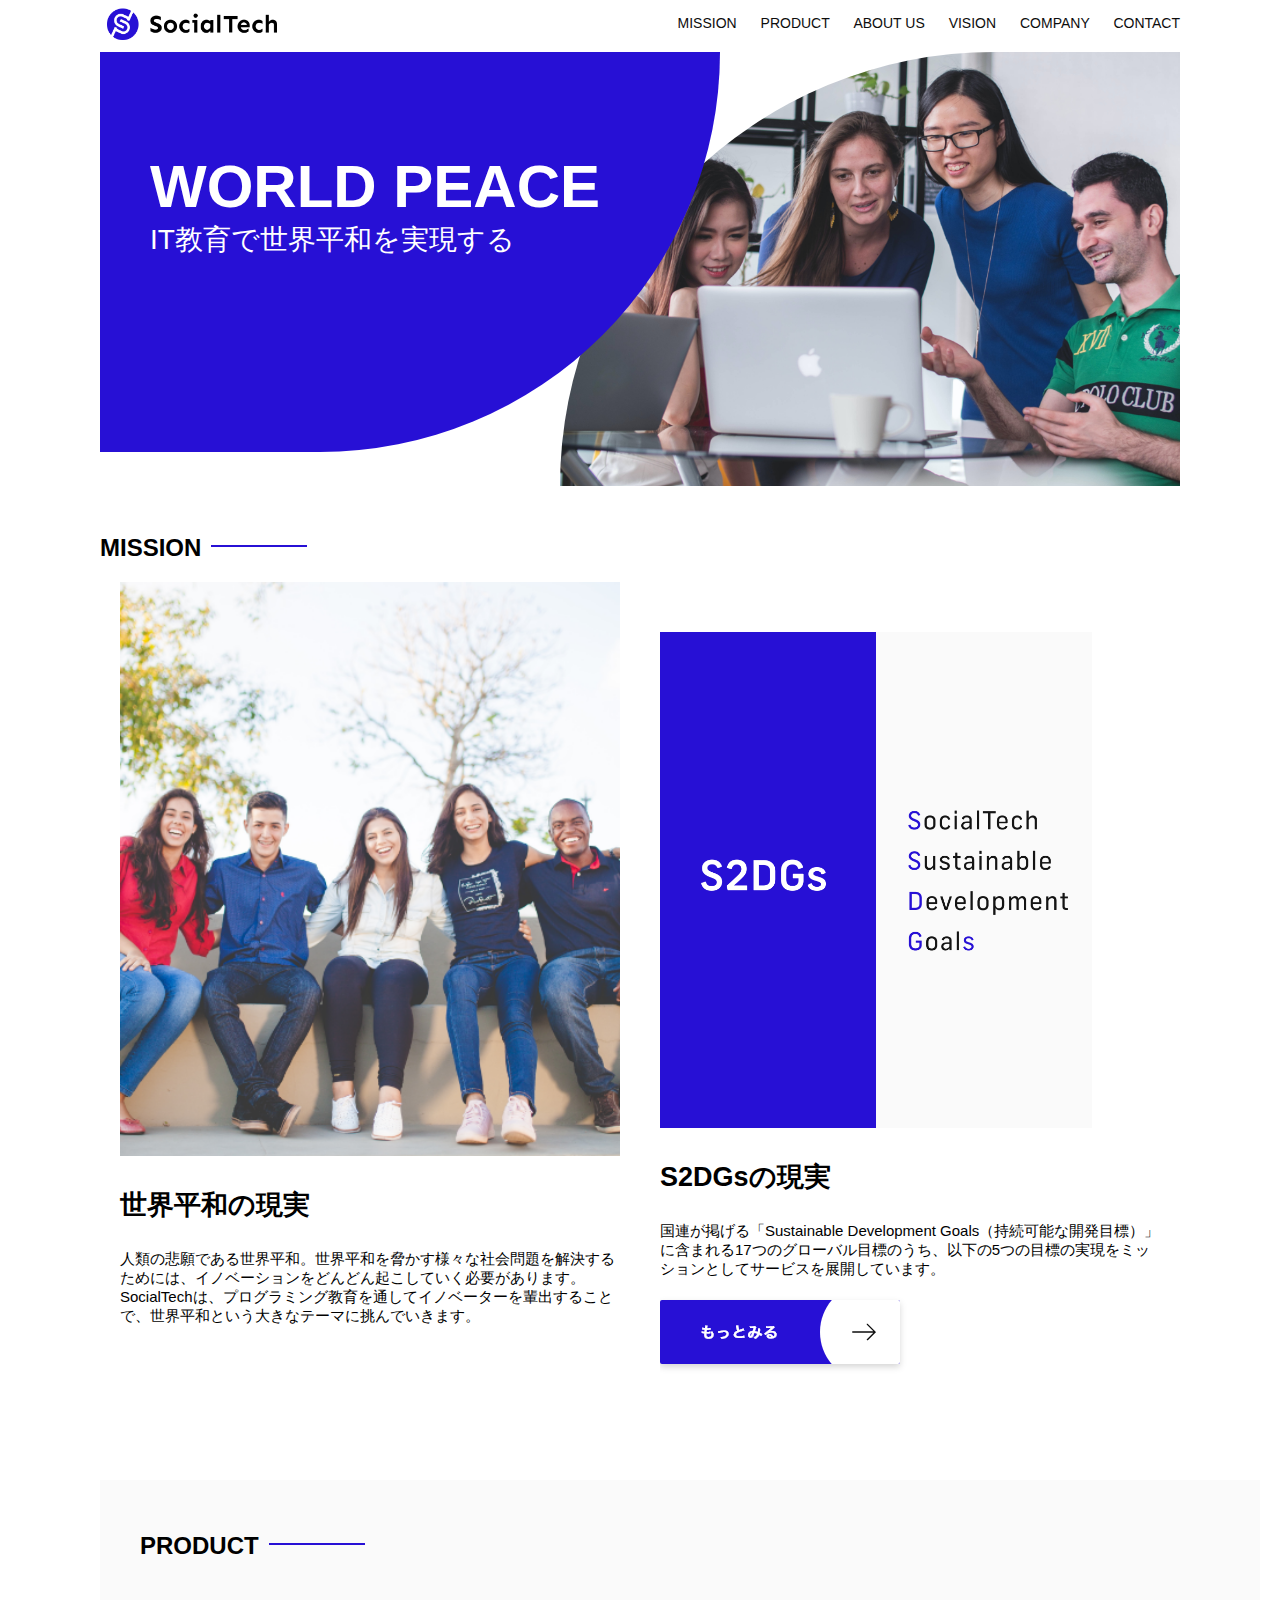
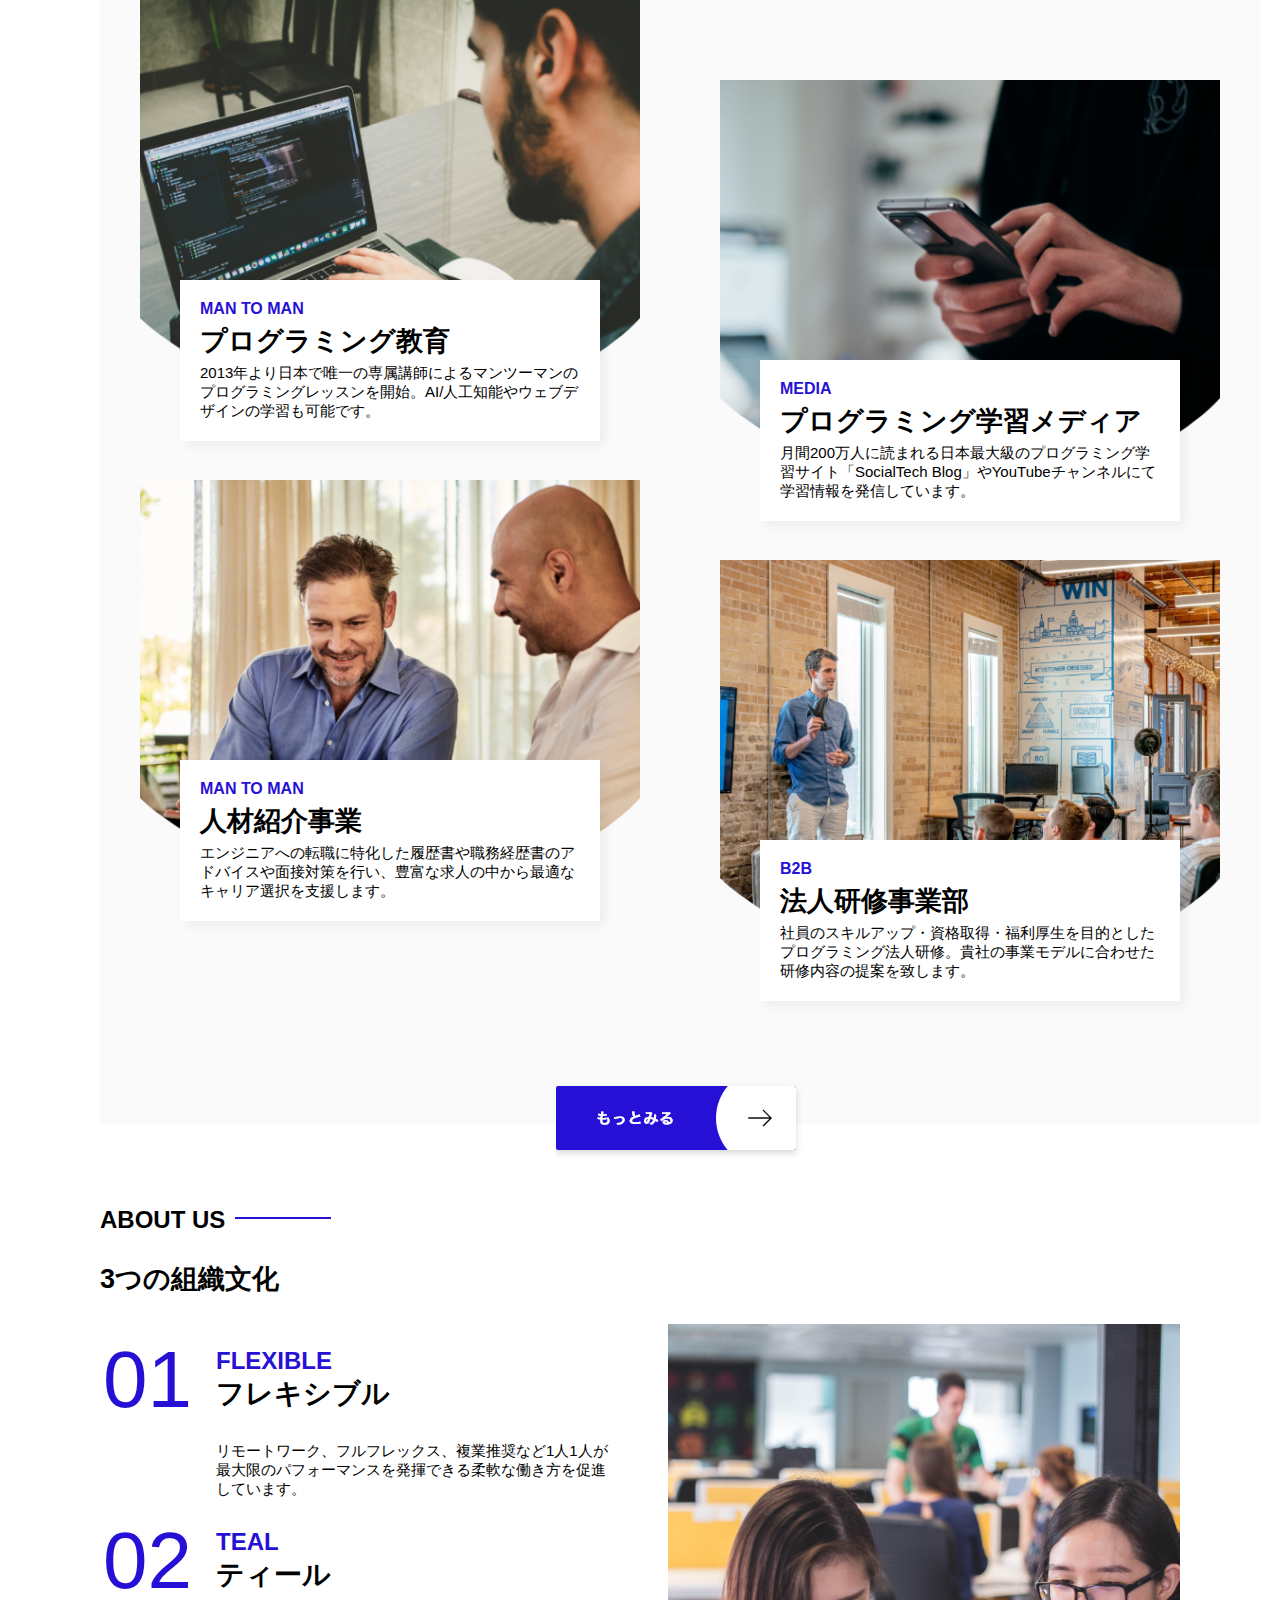
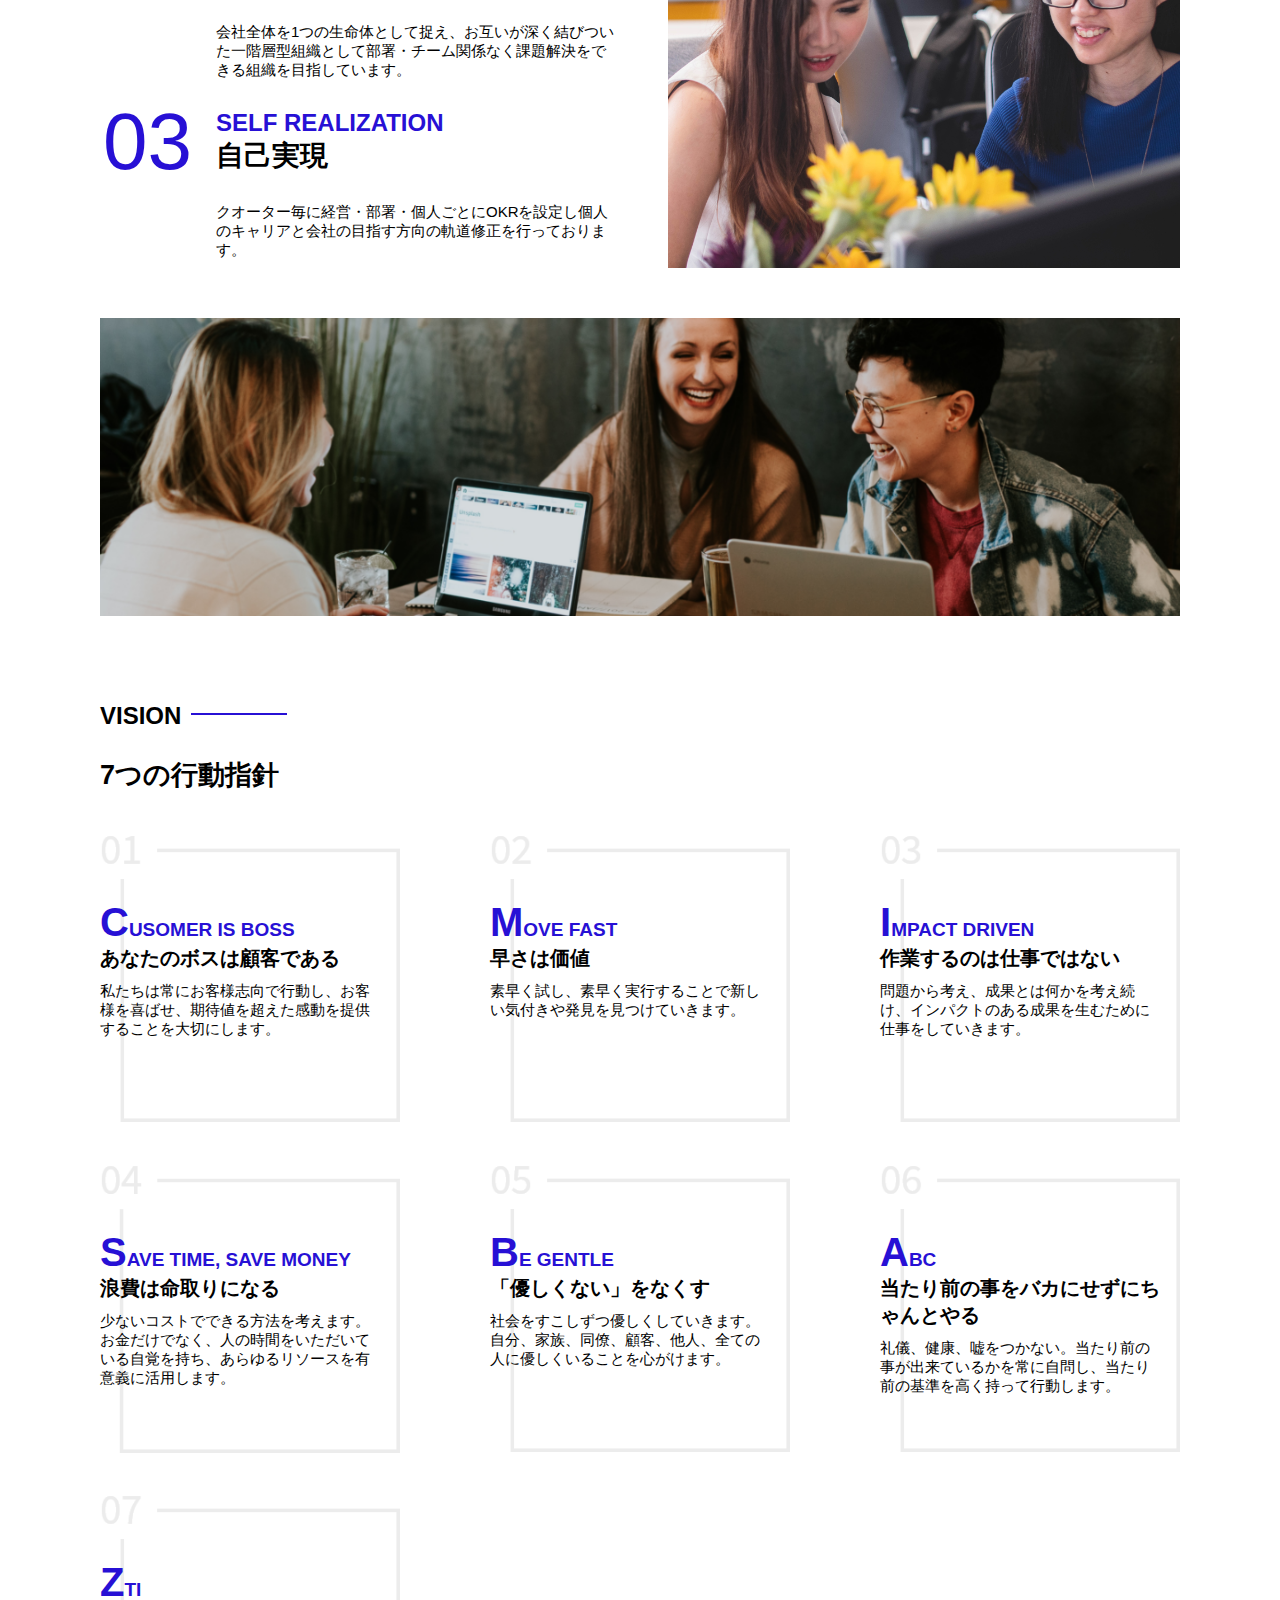
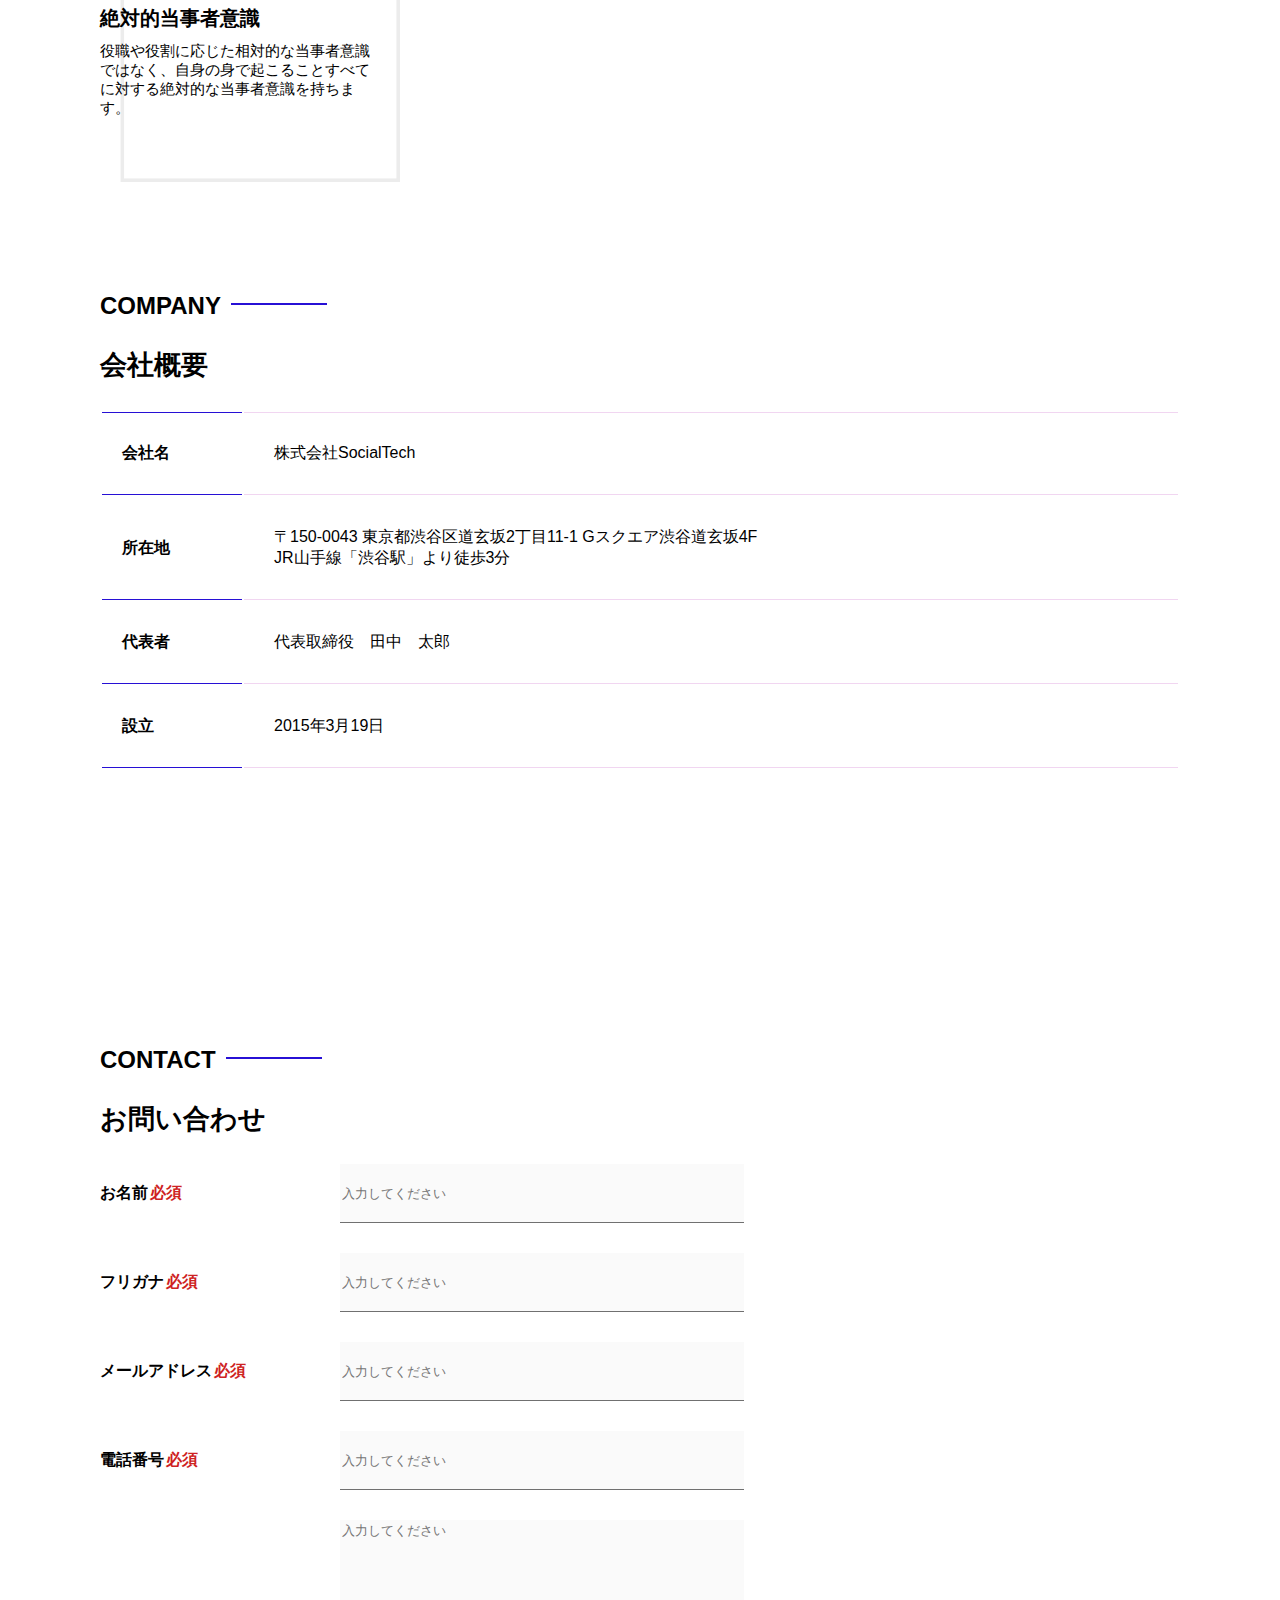
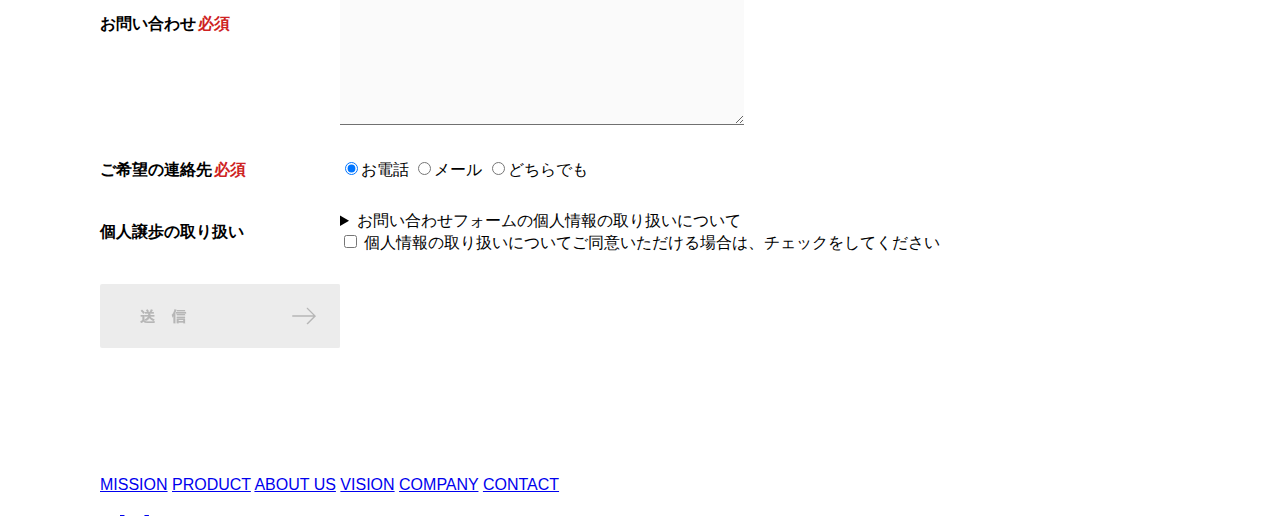
==== index.html @ 21873867 "test" ====
<!DOCTYPE html>
<html lang="ja">

<head>
    <meta charset="UTF-8" />
    <meta http-equiv="X-UA-Compatible" content="IE=edge" />
    <meta name="viewport" content="width=device-width, initial-scale=1.0" />
    <meta name="description" content="SocialTechはEdTech業界のリーディングカンパニーをめざします。" />
    <link rel="stylesheet" href="style.css" />
    <title>SocialTech</title>
</head>

<body>
    <!-- ヘッダー -->
    <header>
        <!-- ロゴ -->
        <a href="./index.html" id="logo">
            <img src="./images/logo.png" alt="トップページに戻る" />
        </a>
        <!-- PC用ナビゲーション -->
        <nav id="nav-pc">
            <a href="./mission.html">MISSION</a>
            <a href="./product.html">PRODUCT</a>
            <a href="index.html#aboutus">ABOUT US</a>
            <a href="index.html#vision">VISION</a>
            <a href="index.html#company">COMPANY</a>
            <a href="index.html#contact">CONTACT</a>
        </nav>
    </header>
    <main>
        <article>
            <!-- メインビジュアル -->
            <section id="main-visual">
                <div id="main-message">
                    <h1>WORLD PEACE</h1>
                    <p>IT教育で世界平和を実現する</p>
                </div>
                <img src="./images/index/index-main.png" alt="PCの周りに集まる多国籍の仲間たち" />
            </section>
            <!-- ミッション -->
            <section id="mission">
                <h2 class="index-h2">MISSION</h2>
                <div id="mission-flex">
                    <div>
                        <img src="./images/index/index-mission.png" alt="屋外のベンチで写真を撮影する多国籍の仲間たち" id="mission-photo" />
                        <h3>世界平和の現実</h3>
                        <p>
                            人類の悲願である世界平和。世界平和を脅かす様々な社会問題を解決するためには、イノベーションをどんどん起こしていく必要があります。SocialTechは、プログラミング教育を通してイノベーターを輩出することで、世界平和という大きなテーマに挑んでいきます。
                        </p>
                    </div>
                    <div>
                        <img src="./images/index/s2dgs.png" alt="S2DGs" id="s2dgs" />
                        <h3>S2DGsの現実</h3>
                        <p>
                            国連が掲げる「Sustainable Development
                            Goals（持続可能な開発目標）」に含まれる17つのグローバル目標のうち、以下の5つの目標の実現をミッションとしてサービスを展開しています。
                        </p>
                        <a href="./mission.html">
                            <img src="./images/button-more.png" alt="もっと見る" />
                        </a>
                    </div>
                </div>
            </section>
            <!-- プロダクト -->
            <section id="product">
                <h2 class="index-h2">PRODUCT</h2>
                <!-- 外枠 -->
                <div>
                    <!-- product-left -->
                    <div id="product-left">
                        <div>
                            <img src="./images/index/index-mantoman.png" alt="PCでコードを書く男性" class="product-photo" />
                            <div class="product-explain">
                                <span>MAN TO MAN</span>
                                <h3>プログラミング教育</h3>
                                <p>
                                    2013年より日本で唯一の専属講師によるマンツーマンのプログラミングレッスンを開始。AI/人工知能やウェブデザインの学習も可能です。
                                </p>
                            </div>
                        </div>
                        <div>
                            <img src="./images/index/index-career.png" alt="笑顔で話し合う2人の男性" class="product-photo" />
                            <div class="product-explain">
                                <span>MAN TO MAN</span>
                                <h3>人材紹介事業</h3>
                                <p>
                                    エンジニアへの転職に特化した履歴書や職務経歴書のアドバイスや面接対策を行い、豊富な求人の中から最適なキャリア選択を支援します。
                                </p>
                            </div>
                        </div>
                    </div>
                    <!-- product-right -->
                    <div id="product-right">
                        <div>
                            <img src="./images/index/index-media.png" alt="スマートフォンを操作する人" class="product-photo" />
                            <dir class="product-explain">
                                <span>MEDIA</span>
                                <h3>プログラミング学習メディア</h3>
                                <p>
                                    月間200万人に読まれる日本最大級のプログラミング学習サイト「SocialTech
                                    Blog」やYouTubeチャンネルにて学習情報を発信しています。
                                </p>
                            </dir>
                        </div>
                        <div>
                            <img src="./images/index/index-b2b.png" alt="講演中の男性とそれを聴く人々" class="product-photo" />
                            <dir class="product-explain">
                                <span>B2B</span>
                                <h3>法人研修事業部</h3>
                                <p>
                                    社員のスキルアップ・資格取得・福利厚生を目的としたプログラミング法人研修。貴社の事業モデルに合わせた研修内容の提案を致します。
                                </p>
                            </dir>
                        </div>
                    </div>
                </div>
                <!-- 外枠 -->
                <div>
                    <a href="product.html" id="product-more">
                        <img src="./images/button-more.png" alt="もっと見る" />
                    </a>
                </div>
            </section>
            <!-- アバウト -->
            <section id="aboutus">
                <h2 class="index-h2">ABOUT US</h2>
                <h3>3つの組織文化</h3>
                <!-- 外枠 -->
                <div>
                    <!-- テーブル -->
                    <table class="culture-table">
                        <!-- num01 -->
                        <tr>
                            <td>
                                <span class="culture-num">01</span>
                            </td>
                            <td>
                                <span class="culture-en">FLEXIBLE</span>
                                <span class="culture-jp">フレキシブル</span>
                            </td>
                        </tr>
                        <tr>
                            <td></td>
                            <td>
                                <p class="culture-description">
                                    リモートワーク、フルフレックス、複業推奨など1人1人が最大限のパフォーマンスを発揮できる柔軟な働き方を促進しています。
                                </p>
                            </td>
                        </tr>
                        <!-- num02 -->
                        <tr>
                            <td>
                                <span class="culture-num">02</span>
                            </td>
                            <td>
                                <span class="culture-en">TEAL</span>
                                <span class="culture-jp">ティール</span>
                            </td>
                        </tr>
                        <tr>
                            <td></td>
                            <td>
                                <p class="culture-description">
                                    会社全体を1つの生命体として捉え、お互いが深く結びついた一階層型組織として部署・チーム関係なく課題解決をできる組織を目指しています。
                                </p>
                            </td>
                        </tr>
                        <!-- num03 -->
                        <tr>
                            <td>
                                <span class="culture-num">03</span>
                            </td>
                            <td>
                                <span class="culture-en">SELF REALIZATION</span>
                                <span class="culture-jp">自己実現</span>
                            </td>
                        </tr>
                        <tr>
                            <td></td>
                            <td>
                                <p class="culture-description">
                                    クオーター毎に経営・部署・個人ごとにOKRを設定し個人のキャリアと会社の目指す方向の軌道修正を行っております。
                                </p>
                            </td>
                        </tr>
                    </table>
                    <img src="./images/index/index-aboutus1.png" alt="笑顔で話し合う2人の女性" class="culture-img" />
                </div>
                <img src="./images/index/index-aboutus2.png" alt="笑顔で話し合う2人の女性" class="culture-img2" />
            </section>
            <!-- ヴィジョン -->
            <section id="vision">
                <h2 class="index-h2">VISION</h2>
                <h3>7つの行動指針</h3>
                <!-- 外枠 -->
                <div>
                    <!-- vision01 -->
                    <div class="vision-box">
                        <img src="./images/index/vision-01.png" alt="01" />
                        <span>
                            <h4>CUSOMER IS BOSS</h4>
                            <h5>あなたのボスは顧客である</h5>
                            <p>
                                私たちは常にお客様志向で行動し、お客様を喜ばせ、期待値を超えた感動を提供することを大切にします。
                            </p>
                        </span>
                    </div>
                    <!-- vision02 -->
                    <div class="vision-box">
                        <img src="images/index/vision-02.png" alt="02" />
                        <span>
                            <h4>MOVE FAST</h4>
                            <h5>早さは価値</h5>
                            <p>
                                素早く試し、素早く実行することで新しい気付きや発見を見つけていきます。
                            </p>
                        </span>
                    </div>
                    <!-- vision03 -->
                    <div class="vision-box">
                        <img src="images/index/vision-03.png" alt="03" />
                        <span>
                            <h4>IMPACT DRIVEN</h4>
                            <h5>作業するのは仕事ではない</h5>
                            <p>
                                問題から考え、成果とは何かを考え続け、インパクトのある成果を生むために仕事をしていきます。
                            </p>
                        </span>
                    </div>
                    <!-- vision04 -->
                    <div class="vision-box">
                        <img src="images/index//vision-04.png" alt="04" />
                        <span>
                            <h4>SAVE TIME, SAVE MONEY</h4>
                            <h5>浪費は命取りになる</h5>
                            <p>
                                少ないコストでできる方法を考えます。お金だけでなく、人の時間をいただいている自覚を持ち、あらゆるリソースを有意義に活用します。
                            </p>
                        </span>
                    </div>
                    <!-- vision05 -->
                    <div class="vision-box">
                        <img src="images/index/vision-05.png" alt="05" />
                        <span>
                            <h4>BE GENTLE</h4>
                            <h5>「優しくない」をなくす</h5>
                            <p>
                                社会をすこしずつ優しくしていきます。自分、家族、同僚、顧客、他人、全ての人に優しくいることを心がけます。
                            </p>
                        </span>
                    </div>
                    <!-- vision06 -->
                    <div class="vision-box">
                        <img src="images/index/vision-06.png" alt="06" />
                        <span>
                            <h4>ABC</h4>
                            <h5>当たり前の事をバカにせずにちゃんとやる</h5>
                            <p>
                                礼儀、健康、嘘をつかない。当たり前の事が出来ているかを常に自問し、当たり前の基準を高く持って行動します。
                            </p>
                        </span>
                    </div>
                    <!-- vision07 -->
                    <div class="vision-box">
                        <img src="images/index/vision-07.png" alt="07" />
                        <span>
                            <h4>ZTI</h4>
                            <h5>絶対的当事者意識</h5>
                            <p>
                                役職や役割に応じた相対的な当事者意識ではなく、自身の身で起こることすべてに対する絶対的な当事者意識を持ちます。
                            </p>
                        </span>
                    </div>
                </div>
            </section>
            <!-- COMPANY -->
            <section id="company">
                <h2 class="index-h2">COMPANY</h2>
                <h3>会社概要</h3>
                <table id="company-table">
                    <!-- 会社名 -->
                    <tr>
                        <th class="tableheader-first">会社名</th>
                        <td class="cell-first">株式会社SocialTech</td>
                    </tr>
                    <!-- 住所 -->
                    <tr>
                        <th class="tableheader">所在地</th>
                        <td class="cell">
                            〒150-0043 東京都渋谷区道玄坂2丁目11-1
                            Gスクエア渋谷道玄坂4F<br />JR山手線「渋谷駅」より徒歩3分
                        </td>
                    </tr>
                    <tr>
                        <th class="tableheader">代表者</th>
                        <td class="cell">代表取締役　田中　太郎</td>
                    </tr>
                    <tr>
                        <th class="tableheader">設立</th>
                        <td class="cell">2015年3月19日</td>
                    </tr>
                </table>
                <iframe
                    src="https://www.google.com/maps/embed?pb=!1m18!1m12!1m3!1d3241.7759544853657!2d139.6940020164289!3d35.65789123885662!2m3!1f0!2f0!3f0!3m2!1i1024!2i768!4f13.1!3m3!1m2!1s0x60188b55ffeee63f%3A0x73330361de4fb84f!2z44CSMTUwLTAwNDMg5p2x5Lqs6YO95riL6LC35Yy66YGT546E5Z2C77yS5LiB55uu77yR77yR4oiSMSBHIDRm!5e0!3m2!1sja!2sjp!4v1668478419680!5m2!1sja!2sjp"
                    width="600" height="450" style="border: 0" allowfullscreen="" loading="lazy"
                    referrerpolicy="no-referrer-when-downgrade">
                </iframe>
            </section>
            <!-- お問い合わせ -->
            <section id="contact">
                <h2 class="index-h2">CONTACT</h2>
                <h3>お問い合わせ</h3>
                <form action="">
                    <form action="https://api.staticforms.xyz/submit" method="post">
                        <input type="text" name="honeypot" style="display:none">
                        <!-- STATIC FORMSのアクセスキー -->
                        <input type="hidden" name="accessKey" value="ad6d5543-b873-43fe-bcbf-78f3b29d5c0b">
                        <!--メールのタイトル-->
                        <input type="hidden" name="subject" value="お問い合わせフォーム" />
                        <!--送信先のメールアドレスをvalueに設定する-->
                        <input type="hidden" name="replyTo" value="〇〇〇@△△△.com">
                        <!--redirectToのURLは公開後のURLへリンクする-->
                        <input type="hidden" name="redirectTo" value="">
                        <!-- 名前 -->
                        <div>
                            <div class="contact-heading">
                                <label for="" class="contact-lable">お名前<span class="contact-span">必須</span></label>
                            </div>
                            <div class="contact-form">
                                <input type="text" name="name" placeholder="入力してください" class="contact-textbox" />
                            </div>
                        </div>
                        <!-- フリガナ -->
                        <div>
                            <div class="contact-heading">
                                <label for="" class="contact-lable">フリガナ<span class="contact-span">必須</span></label>
                            </div>
                            <div>
                                <input type="text" name="hurigana" placeholder="入力してください" class="contact-textbox" />
                            </div>
                        </div>
                        <!-- メールアドレス -->
                        <div>
                            <div class="contact-heading">
                                <label for="" class="contact-lable">メールアドレス<span class="contact-span">必須</span></label>
                            </div>
                            <div>
                                <input type="text" name="email" placeholder="入力してください" class="contact-textbox" />
                            </div>
                        </div>
                        <!-- 電話番号 -->
                        <div>
                            <div class="contact-heading">
                                <label for="" class="contact-lable">電話番号<span class="contact-span">必須</span></label>
                            </div>
                            <div>
                                <input type="text" name="tel" placeholder="入力してください" class="contact-textbox" />
                            </div>
                        </div>
                        <!-- お問い合わせ -->
                        <div>
                            <div class="contact-heading">
                                <label for="" class="contact-lable">お問い合わせ<span class="contact-span">必須</span></label>
                            </div>
                            <div>
                                <textarea name="message" placeholder="入力してください" class="contact-textarea"></textarea>
                            </div>
                        </div>
                        <!-- ご希望の連絡先 -->
                        <div>
                            <div class="contact-heading">
                                <label for="" class="contact-lable">ご希望の連絡先<span class="contact-span">必須</span></label>
                            </div>
                            <div>
                                <input type="radio" value="tel" name="contact" class="radiobutton" checked /><label
                                    for="">お電話</label>
                                <input type="radio" value="mail" name="contact" class="radiobutton" /><label
                                    for="">メール</label>
                                <input type="radio" value="both" name="contact" class="radiobutton" /><label
                                    for="">どちらでも</label>
                            </div>
                        </div>
                        <!-- 個人情報の取り扱い -->
                        <div>
                            <div class="contact-heading">
                                <label for="" class="contact-lable">個人譲歩の取り扱い</label>
                            </div>
                            <div>
                                <details>
                                    <summary>
                                        お問い合わせフォームの個人情報の取り扱いについて
                                    </summary>
                                    <div>
                                        <span>１．組織の名称又は氏名</span><br />
                                        株式会社SocialTech<br /><br />
                                        <span>２．個人情報保護管理者（若しくはその代理人）の氏名又は職名、所属及び連絡先
                                            鈴木 一郎 コーポレート部</span><br />
                                        メールアドレス：support@socialtech.net<br />
                                        TEL：03-xxxx-xxxx<br />
                                        <span>３．個人情報の利用目的</span><br />
                                        ・本サービス及び本サービスに関連する情報の提供又はそれらに関する連絡のため<br />
                                        ・ユーザーの本人確認のため<br />
                                        ・当社サービスのご案内のため<br />
                                        ・当社の商品等の広告または宣伝（電子メールによるものを含むものとします。）<br /><br />
                                        <span>４．個人情報の取り扱い業務の委託</span><br />
                                        個人情報の取扱業務の全部または一部を外部に業務委託する場合があります。<br />
                                        その際、弊社は、個人情報を適切に保護できる管理体制を敷き実行していることを条件として<br />
                                        委託先を厳選したうえで、機密保持契約を委託先と締結し、お客様の個人情報を厳密に管理させます。<br /><br />
                                        <span>５．個人情報の開示等の請求</span><br />
                                        お客様は、弊社に対してご自身の個人情報の開示等（利用目的の通知、開示、内容の訂正・追加・削除、利用の停止または消去、第三者への提供の停止）に関して、当社問合わせ窓口に申し出ることができます。<br />
                                        その際、弊社はお客様ご本人を確認させていただいたうえで、合理的な期間内に対応いたします。<br /><br />
                                        なお、個人情報に関する弊社問合わせ先は、次の通りです。<br /><br />
                                        株式会社SocialTech　個人情報問合せ窓口<br />
                                        〒150-0043　東京都渋谷区道玄坂2丁目11-1
                                        Ｇスクエア渋谷道玄坂 4F<br />
                                        メールアドレス：support@socialtech.net　TEL：03-xxxx-xxxx<br /><br />
                                        <span>６．個人情報を提供されることの任意性について</span><br /><br />
                                        お客様がご自身の個人情報を弊社に提供されるか否かは、お客様のご判断によりますが、もしご提供されない場合には、適切なサービスが提供できない場合がありますので予めご了承ください。
                                    </div>
                                </details>
                                <input type="checkbox" name="agree" />
                                <span>個人情報の取り扱いについてご同意いただける場合は、チェックをしてください</span>
                            </div>
                        </div>
                        <input type="image" value="Submit" src="./images/button-submit.png" alt="送信する">
                    </form>
            </section>
        </article>
        <!-- フッター -->
        <footer>
            <div id="footer-logo">
                <img src="./images/logo-sp.png" alt="SocialTech">
            </div>
            <div id="footer-link">
                <a href="./mission.html">MISSION</a>
                <a href="./product.html">PRODUCT</a>
                <a href="index.html#aboutus">ABOUT US</a>
                <a href="index.html#vision">VISION</a>
                <a href="index.html#company">COMPANY</a>
                <a href="index.html#contact">CONTACT</a>
            </div>
            <div id="sns-footer">
                <a href="https://www.facebook.com/sejuku2013">
                    <img src="images/button-facebook.png" alt="Facebookのリンク">
                </a>
                <a href="https://twitter.com/samuraijuku">
                    <img src="images/button-twitter.png" alt="Twitterのリンク">
                </a>
                <a href="https://www.youtube.com/channel/UCCFOQO5aDK0xXam4cUQXT8g">
                    <img src="images/button-youtube.png" alt="YouTubeのリンク">
                    </a>
            </div>
        </footer>
    </main>
</body>

</html>
---- style.css ----
/* PC, スマホ共スタイル */
body {
    font-family: "Source Sans Pro", "Hiragino KaKu Gothic ProN", Meiryo, Arial,
        sans-serif;
}

p {
    font-size: 15px;
}

/* PC用のスタイル */

/* 横幅設定 */
body {
    max-width: 1080px;
    min-width: 960px;
    margin: 0 auto;
}

/* ヘッダー */
header {
    display: flex;
    justify-content: space-between;
}

/* ナビゲーションのレイアウト */
#nav-pc {
    text-align: center;
    font-size: 14px;
    padding-top: 15px;
}

/* ナビゲーションのリンクの装飾設定 */
#nav-pc > a {
    text-decoration: none;
    margin-left: 20px;
}

#nav-pc > a:link {
    color: #0d0d0d;
}

#nav-pc > a:visited {
    color: #0d0d0d;
}

#nav-pc > a:hover {
    color: #0d0d0d;
    text-decoration: underline;
}

#nav-pc > a:active {
    color: #0d0d0d;
}

/* メインビジュアル */
#main-visual {
    position: relative;
    height: 400px;
}
#main-message {
    position: absolute;
    top: 0;
    left: 0;
    background-color: #2710d5;
    color: #fff;
    border-radius: 0 0 476px 0;
    max-width: 620px;
    height: 100%;
    width: 100%;
    z-index: 11;
}
#main-message > h1 {
    font-size: 60px;
    font-weight: bold;
    margin: 100px 0 0 50px;
}
#main-message > p {
    font-size: 28px;
    margin: 0 0 0 50px;
}
#main-visual > img {
    max-width: 620px;
    border-radius: 476px 0 0 0;
    position: absolute;
    top: 0;
    right: 0;
    z-index: 10;
}

/* 見出し */
h2 {
    margin: 40px 0 0 0;
}

h2::after {
    content: url("./images/line.png");
    margin-left: 10px;
}

h3 {
    font-size: 27px;
}

/* ミッション */
#mission {
    margin: 80px auto;
}
#mission-flex {
    width: 100%;
    display: flex;
}
#mission-flex > div {
    width: 50%;
    margin: 20px;
}
#mission-photo {
    width: 100%;
}
#s2dgs {
    margin-top: 50px;
}

/* プロダクト */
#product {
    background-color: #fafafa;
    width: 100%;
    margin: 80px 0 80px 0;
    padding: 10px 40px 0 40px;
}

/* 外枠 */
#product > div {
  margin-top: 40px;
  display: flex;
}

/* 左のカラム */
#product-left {
  width: 50%;
  margin-right: 20px;
}

/* 右のカラム */
#product-right {
  width: 50%;
  margin-left: 20px;
  margin-top: 80px;
}

/* 画像＋説明の枠 */
#product-left > div {
  position: relative;
  height: 480px;
  margin-right: 20px;
}
#product-right > div {
  position: relative;
  height: 480px;
  margin-left: 20px;
}

/* 画像*/
.product-photo {
  width: 100%;
}

  /* 説明文の枠 */
  .product-explain {
    background-color: #ffffff;
    position: absolute;
    left: 0;
    top: 280px;
    margin: 0 40px 0 40px;
    padding: 20px;
    box-shadow: 5px 5px 10px rgba(0, 0, 0, 0.05);
  }

  /* 説明文の英語 */
  .product-explain > span {
    color: #2710d5;
    font-weight: bold;
    font-size: 16px;
    margin: 0;
  }

/* 説明文の見出し */
.product-explain > h3 {
    margin: 5px 0 5px 0;
}

.product-explain > p {
    margin: 0;
}
/* 「もっとみる」ボタン */
#product-more {
    margin: 0 auto -42px auto;
}

/* ABOUT US */
#aboutus {
    margin: 80px auto;
}

/* 3つの組織文化と画像を入れる枠 */
#aboutus > div {
    display: flex;
}

/* 画像 */
.culture-img {
    width: 100%;
    align-self: flex-start;
}
.culture-img2 {
    margin-top: 50px;
    width: 100%;
}

/* 3つの組織文化の表 */
.culture-table {
    min-width: 500px;
    margin-right: 50px;
}

/* 番号 */
.culture-num {
    font-size: 80px;
    color: #2710d5;
    margin: 0 20px 0 0;
}

/* 組織文化英語 */
.culture-en {
    color: #2710d5;
    font-weight: bold;
    font-size: 24px;
    display: block;
}

/* 組織文化日本語 */
.culture-jp {
    font-weight: bold;
    font-size: 28px;
}

/* 説明文 */
.culture-description {
    margin: 0;
}

/* ビジョン */
#vision {
    margin: 80px auto;
}

/* セクション内の外枠 */
#vision > div {
    width: 100%;
    display: flex;
    justify-content: space-between;
    flex-wrap: wrap;
}

/* 7つの行動指針の枠 */
.vision-box {
    width: 300px;
    height: 300px;
    margin-bottom: 30px;
    position: relative;
}

.vision-box > img {
    width: 100%;
    height: auto;
    position: absolute;
    top: 0;
    left: 0;
    z-index: 30;
}

.vision-box > span {
    position: absolute;
    top: 0;
    left: 0;
    z-index: 31;
    margin-right: 20px;
}

.vision-box > span > h4 {
    color: #2710d5;
    font-size: 19px;
    margin: 80px 0 0 0;
}

.vision-box > span > h4::first-letter {
    font-size: 40px;
}

.vision-box > span > h5 {
    font-size: 20px;
    margin: 0 0 0 0;
}

.vision-box > span > p {
    margin: 10px 0 0 0;
}

/* 会社概要 */
#company {
    margin: 80px auto;
}

#company-table {
    width: 100%;
}

.tableheader {
    text-align: left;
    padding: 20px;
    border-bottom-color: #2710d5;
    border-bottom-width: 1px;
    border-bottom-style: solid;
    width: 100px;
}

.tableheader-first {
    text-align: left;
    padding: 20px;
    border-bottom-color: #2710d5;
    border-bottom-width: 1px;
    border-bottom-style: solid;
    border-top-color: #2710d5 ;
    border-top-width: 1px;
    border-top-style: solid;
    width: 100px;
}

.cell {
    padding: 30px;
    border-bottom-color: #ecec;
    border-bottom-width: 1px;
    border-bottom-style: solid;
}

.cell-first {
    padding: 30px;
    border-bottom-color: #ecec;
    border-bottom-width: 1px;
    border-bottom-style: solid;
    border-top-color: #ecec;
    border-top-width: 1px;
    border-top-style: solid;
}

#company > iframe {
    width: 100%;
    height: 100%;
    margin-top: 40px;
}

/* お問い合わせ */
#contact {
    margin: 80px auto;
}

/* 外枠 */
#contact > form > div {
    display: flex;
    flex-direction: row;
    flex-wrap: wrap;
    padding-bottom: 30px;
}

/* 左列の見出し */
.contact-heading {
    width: 240px;
    align-self: center;
}
/* 見出しラベル */
.contact-lable {
    font-weight: bold;
}
/* 必須 */
.contact-span {
    color: #ce2222;
    margin: 0 0 0 2px;
    font-weight: bold;
}

/* テキストボックス */
.contact-textbox {
    border-top: 0;
    border-left: 0;
    border-right: 0;
    border-bottom-width: 1px;
    border-bottom-color: #707070;
    border-bottom-style: solid;
    background-color: #fafafa;
    width: 400px;
    height: 56px;
}
/* お問い合わせ */
.contact-textarea {
    border-top: 0;
    border-left: 0;
    border-right: 0;
    border-bottom-width: 1px;
    border-bottom-color: #707070;
    border-bottom-style: solid;
    background-color: #fafafa;
    width: 400px;
    height: 200px;
}
/* 個人情報の取り扱い */
details {
    width: 700px;
}
details > div {
    background-color: #fafafa;
    padding: 20px;
}
details > div > span {
    font-weight: bold;
}
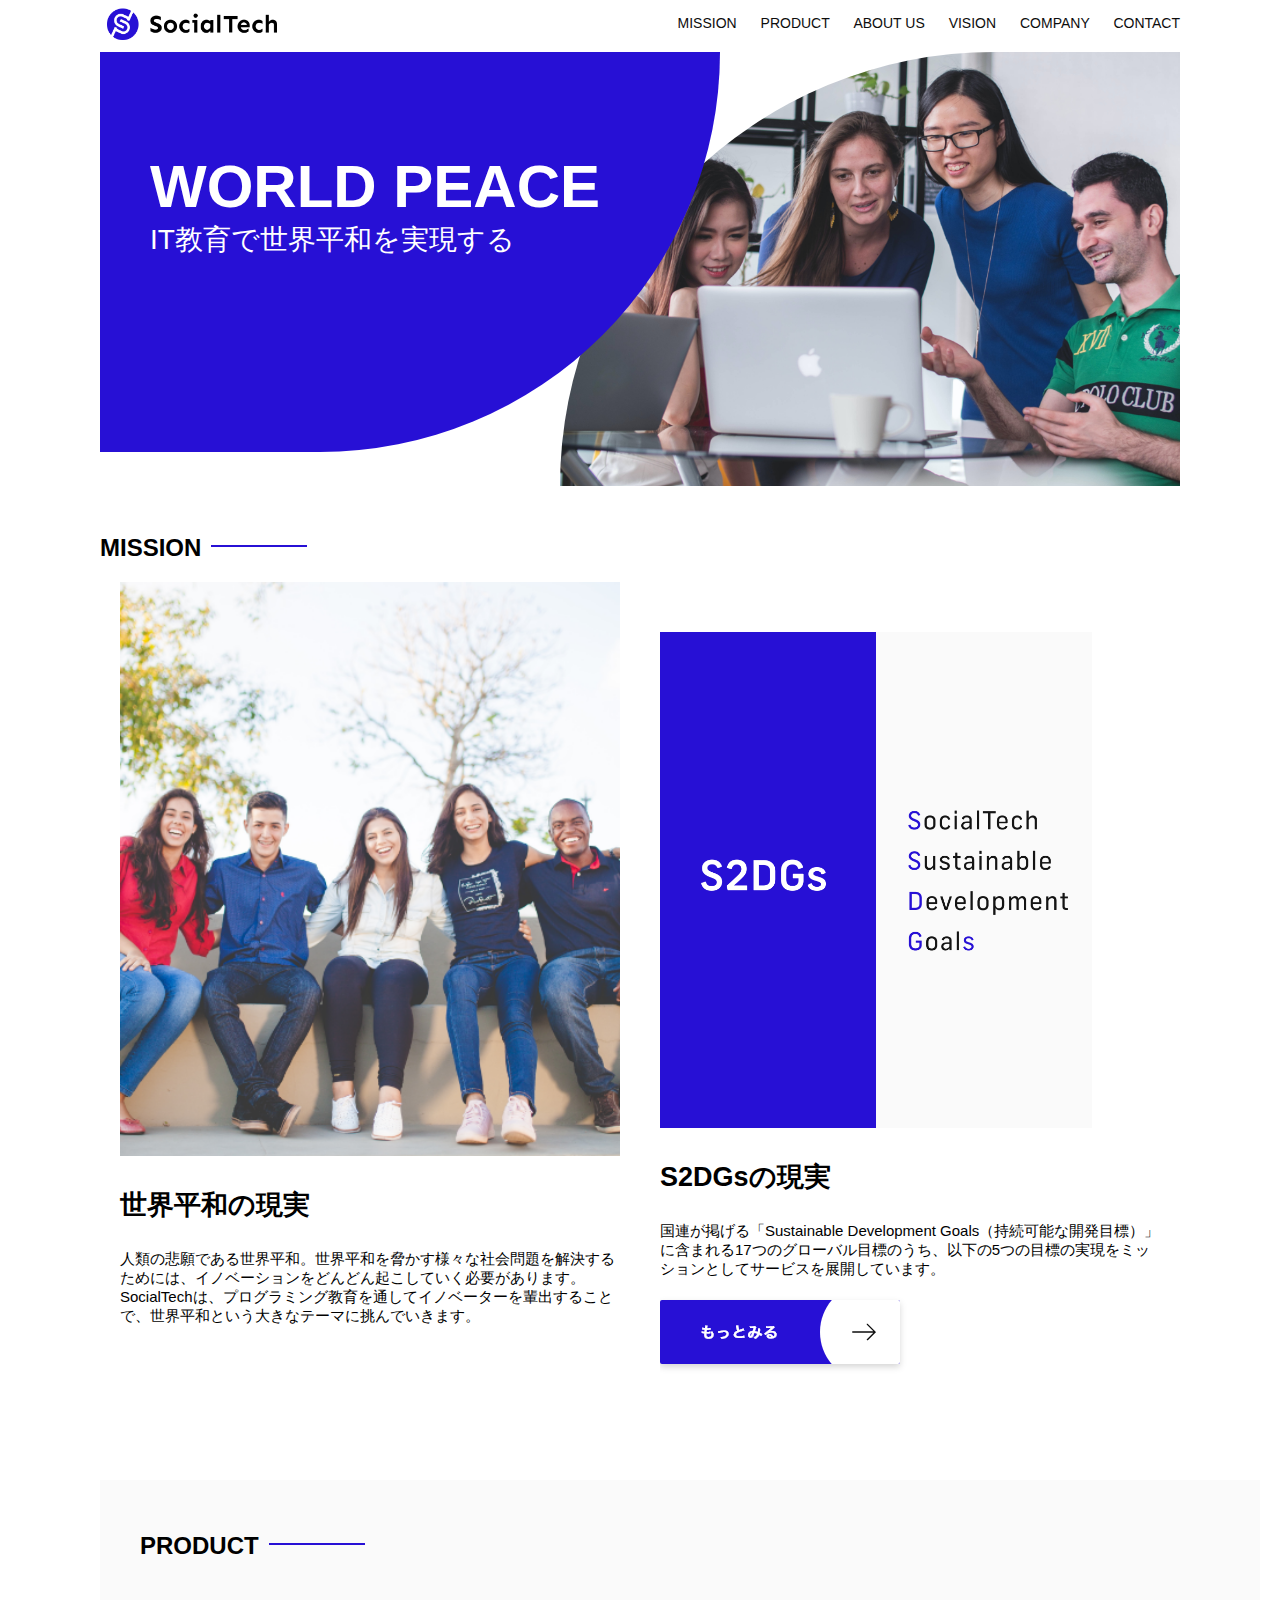
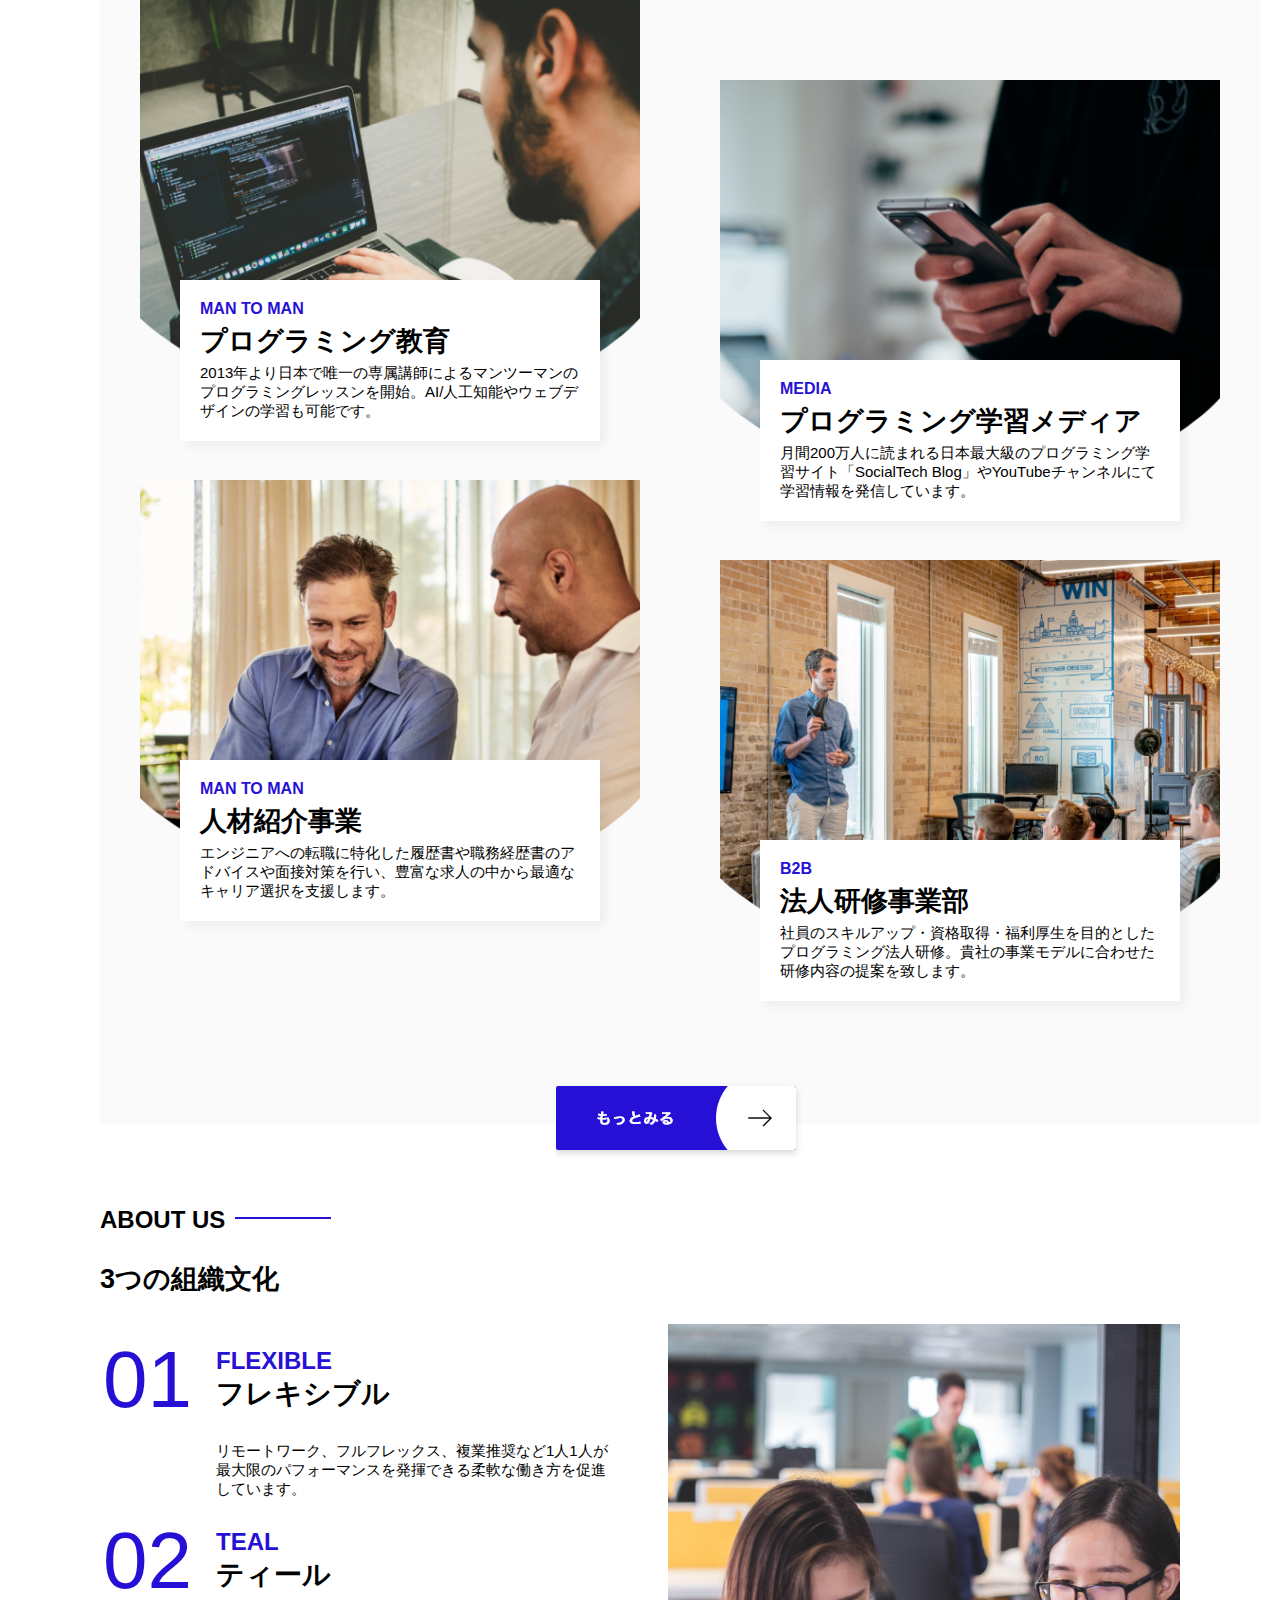
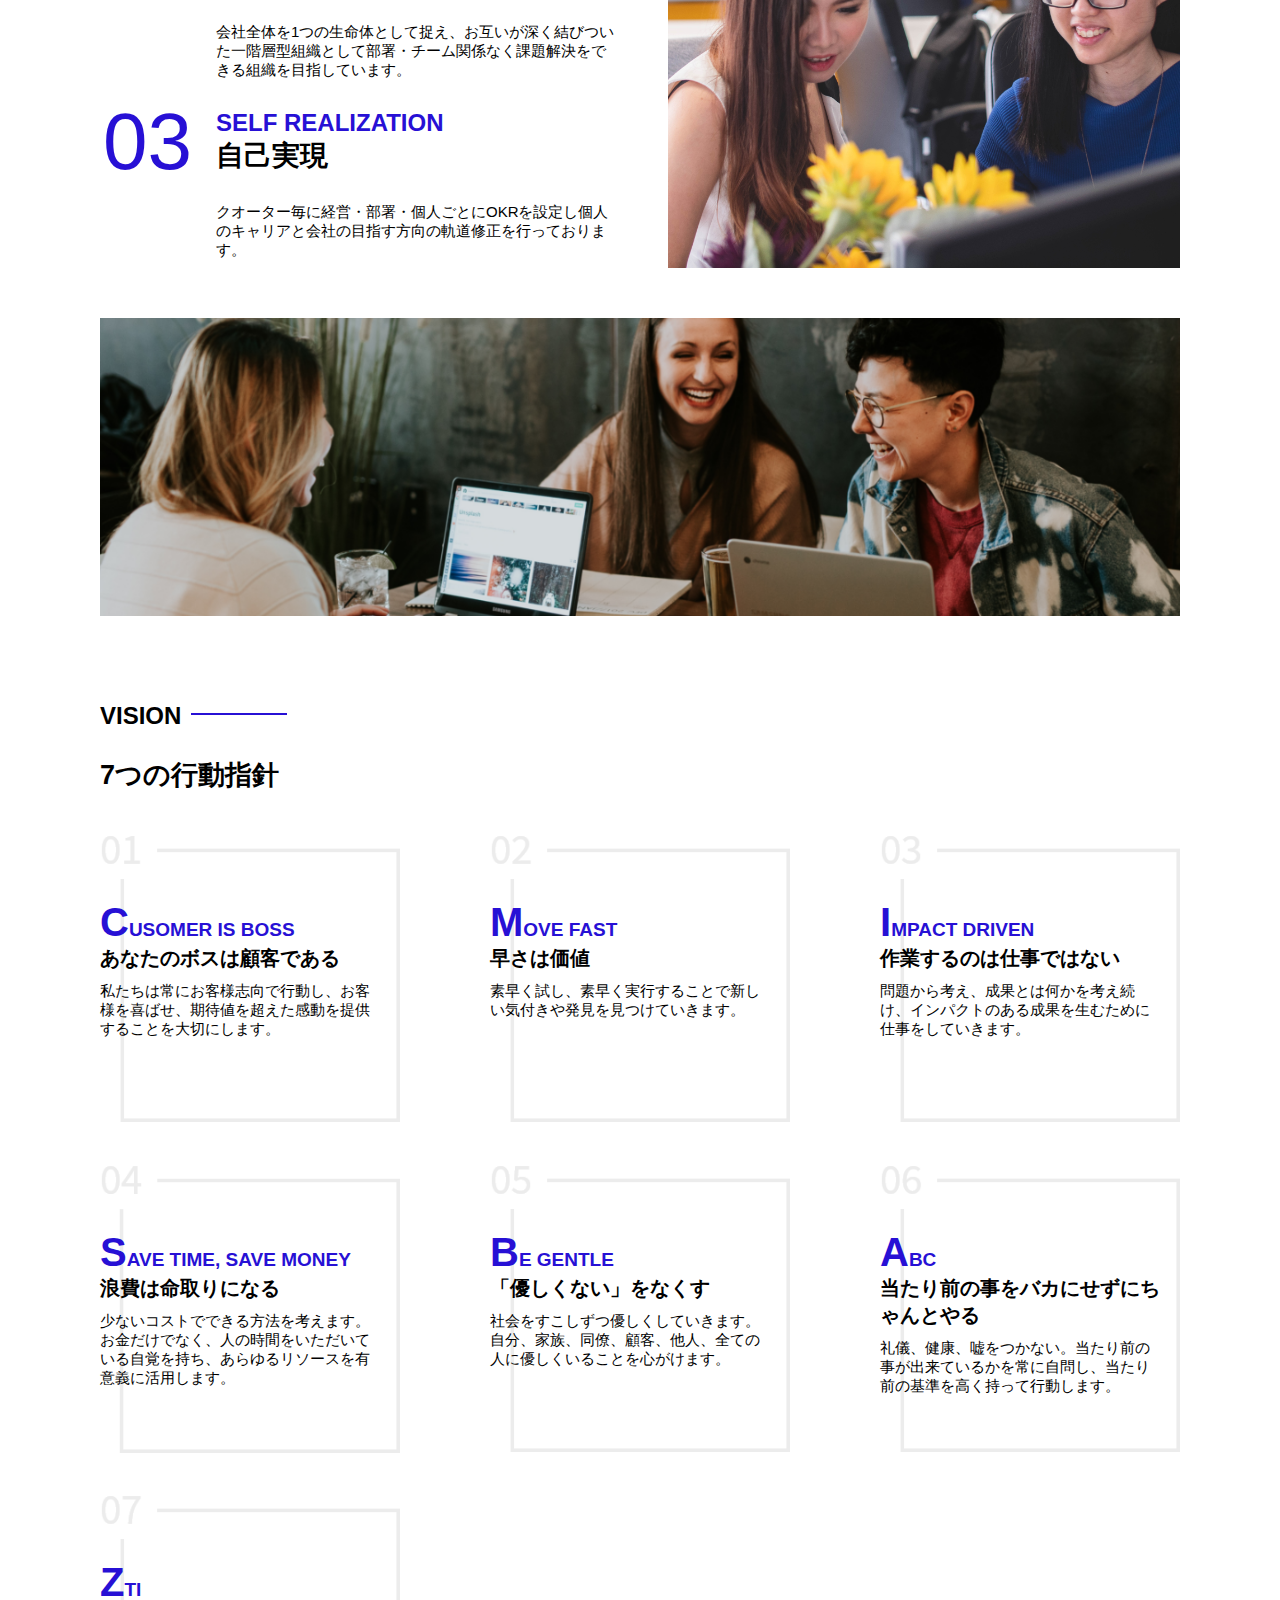
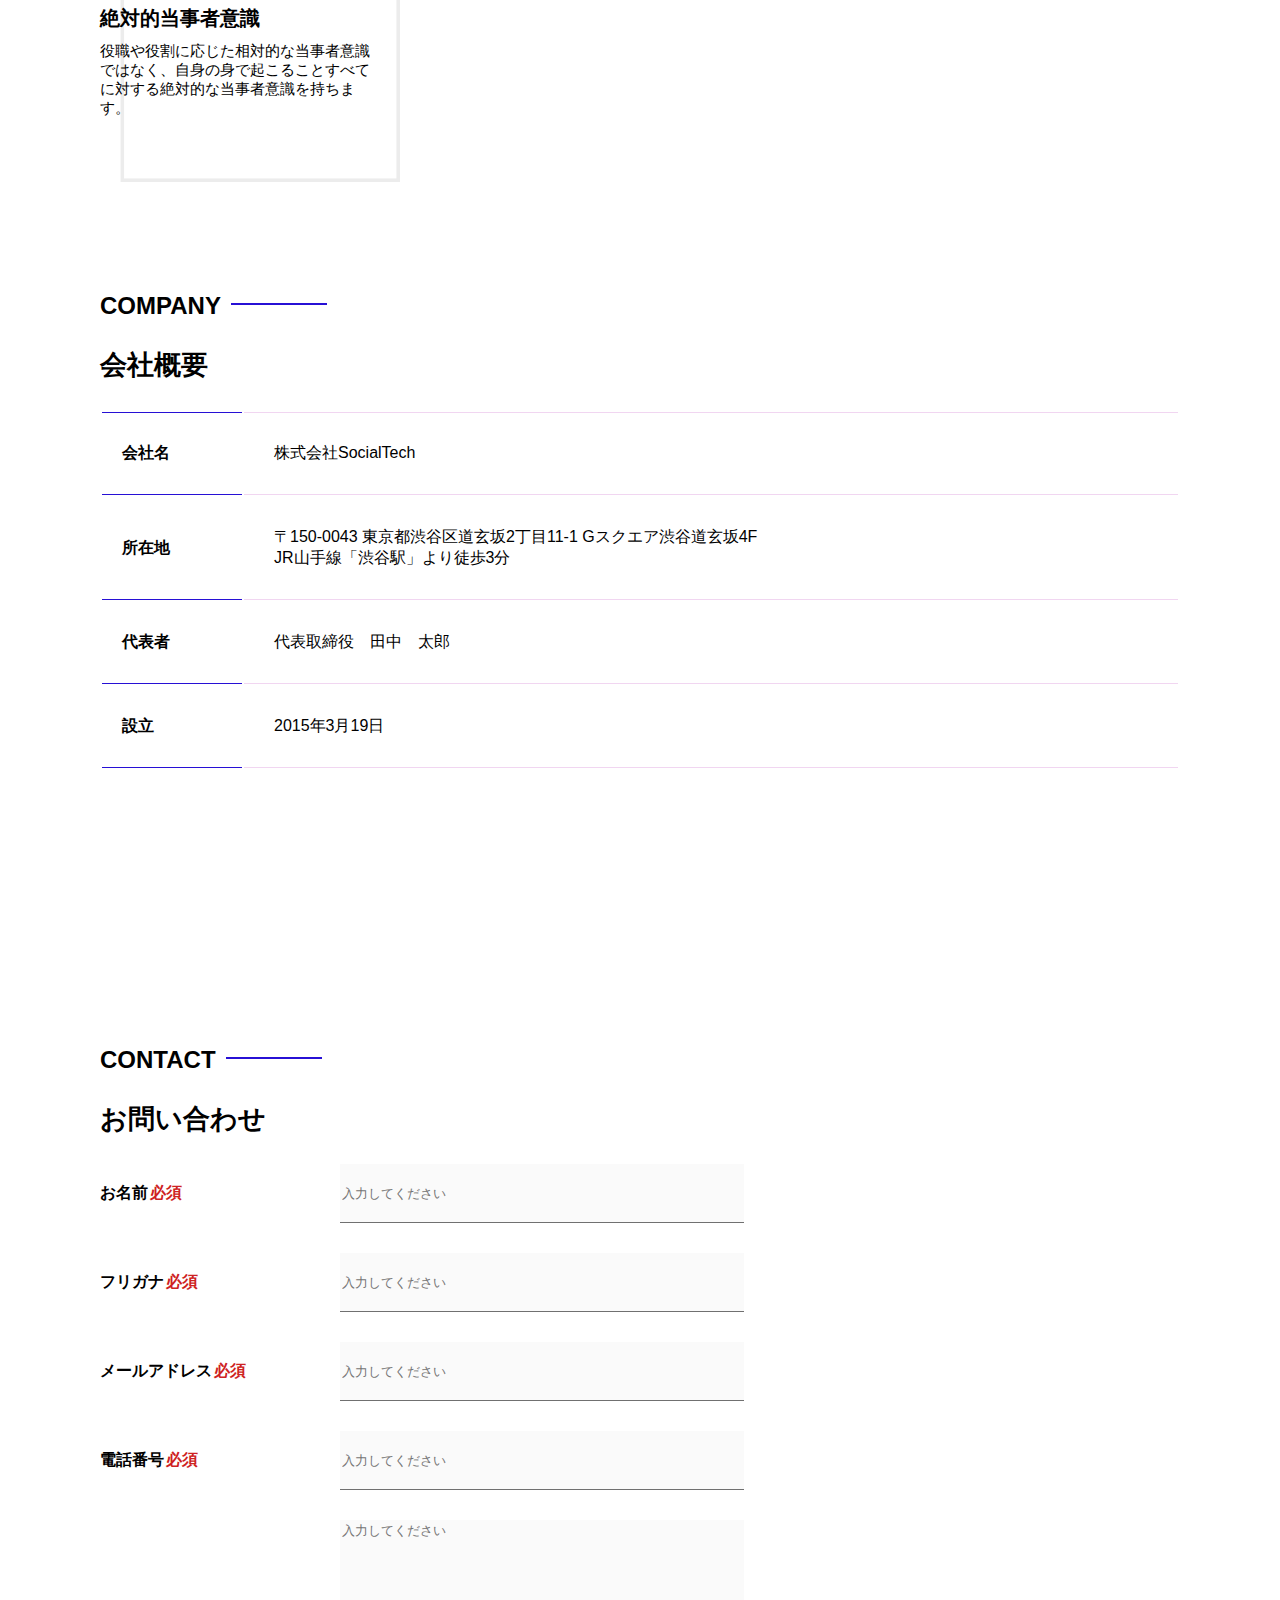
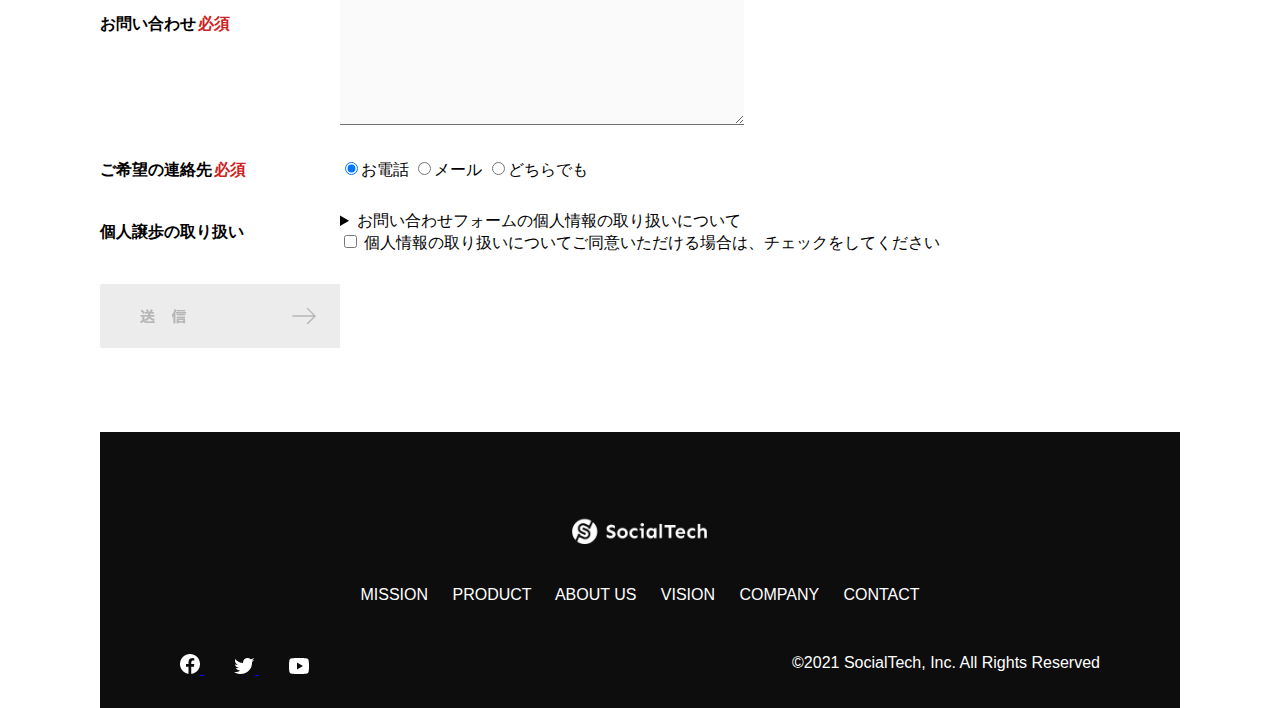
==== commit d0598e4b: "test" ====
--- a/index.html
+++ b/index.html
@@ -25,6 +25,36 @@
             <a href="index.html#vision">VISION</a>
             <a href="index.html#company">COMPANY</a>
             <a href="index.html#contact">CONTACT</a>
+        </nav>
+        <!-- SP用ナビゲーション -->
+        <img src="./images/button-menu.png" alt="ナビゲーションを開く" id="menu-sp"
+            onclick="document.getElementById('nav-sp').style.display = 'block'">
+        <!-- スマホ用ナビゲーション -->
+        <nav id="nav-sp">
+            <img id="close" src="./images/button-close.png" alt="ナビゲーションを閉じる"
+                onclick="document.getElementById('nav-sp').style.display = 'none'">
+            <a id="logo-sp" href="index.html" onclick="document.getElementById('nav-sp').style.display = 'none'"><img
+                    src="images/logo-sp.png" alt="トップページに戻る"></a>
+            <a class="menu" href="mission.html"
+                onclick="document.getElementById('nav-sp').style.display = 'none'">MISSION</a>
+            <a class="menu" href="product.html"
+                onclick="document.getElementById('nav-sp').style.display = 'none'">PRODUCT</a>
+            <a class="menu" href="index.html#aboutus"
+                onclick="document.getElementById('nav-sp').style.display = 'none'">ABOUT
+                US</a>
+            <a class="menu" href="index.html#vision"
+                onclick="document.getElementById('nav-sp').style.display = 'none'">VISION</a>
+            <a class="menu" href="index.html#company"
+                onclick="document.getElementById('nav-sp').style.display = 'none'">COMPANY</a>
+            <a class="menu" href="index.html#contact"
+                onclick="document.getElementById('nav-sp').style.display = 'none'">CONTACT</a>
+            <div id="sns">
+                <a href="https://www.facebook.com/sejuku2013"><img src="images/button-facebook.png"
+                        alt="Facebookのリンク"></a>
+                <a href="https://twitter.com/samuraijuku"><img src="images/button-twitter.png" alt="Twitterのリンク"></a>
+                <a href="https://www.youtube.com/channel/UCCFOQO5aDK0xXam4cUQXT8g"><img src="images/button-youtube.png"
+                        alt="YouTubeのリンク"></a>
+            </div>
         </nav>
     </header>
     <main>
@@ -426,32 +456,33 @@
                     </form>
             </section>
         </article>
-        <!-- フッター -->
-        <footer>
-            <div id="footer-logo">
-                <img src="./images/logo-sp.png" alt="SocialTech">
-            </div>
-            <div id="footer-link">
-                <a href="./mission.html">MISSION</a>
-                <a href="./product.html">PRODUCT</a>
-                <a href="index.html#aboutus">ABOUT US</a>
-                <a href="index.html#vision">VISION</a>
-                <a href="index.html#company">COMPANY</a>
-                <a href="index.html#contact">CONTACT</a>
-            </div>
-            <div id="sns-footer">
-                <a href="https://www.facebook.com/sejuku2013">
-                    <img src="images/button-facebook.png" alt="Facebookのリンク">
-                </a>
-                <a href="https://twitter.com/samuraijuku">
-                    <img src="images/button-twitter.png" alt="Twitterのリンク">
-                </a>
-                <a href="https://www.youtube.com/channel/UCCFOQO5aDK0xXam4cUQXT8g">
-                    <img src="images/button-youtube.png" alt="YouTubeのリンク">
-                    </a>
-            </div>
-        </footer>
     </main>
+    <!-- フッター -->
+    <footer>
+        <div id="footer-logo">
+            <img src="./images/logo-sp.png" alt="SocialTech">
+        </div>
+        <div id="footer-link">
+            <a href="./mission.html">MISSION</a>
+            <a href="./product.html">PRODUCT</a>
+            <a href="index.html#aboutus">ABOUT US</a>
+            <a href="index.html#vision">VISION</a>
+            <a href="index.html#company">COMPANY</a>
+            <a href="index.html#contact">CONTACT</a>
+        </div>
+        <div id="sns-footer">
+            <a href="https://www.facebook.com/sejuku2013">
+                <img src="images/button-facebook.png" alt="Facebookのリンク">
+            </a>
+            <a href="https://twitter.com/samuraijuku">
+                <img src="images/button-twitter.png" alt="Twitterのリンク">
+            </a>
+            <a href="https://www.youtube.com/channel/UCCFOQO5aDK0xXam4cUQXT8g">
+                <img src="images/button-youtube.png" alt="YouTubeのリンク">
+            </a>
+            <span id="copyright">&copy;2021 SocialTech, Inc. All Rights Reserved</span>
+        </div>
+    </footer>
 </body>
 
 </html>--- a/style.css
+++ b/style.css
@@ -1,4 +1,4 @@
-/* PC, スマホ共スタイル */
+/* PC, SP共スタイル */
 body {
     font-family: "Source Sans Pro", "Hiragino KaKu Gothic ProN", Meiryo, Arial,
         sans-serif;
@@ -9,417 +9,752 @@
 }
 
 /* PC用のスタイル */
-
-/* 横幅設定 */
-body {
-    max-width: 1080px;
-    min-width: 960px;
-    margin: 0 auto;
+@media screen and (min-width: 768px) {
+    /* 横幅設定 */
+    body {
+        max-width: 1080px;
+        min-width: 960px;
+        margin: 0 auto;
+    }
+
+    /* ヘッダー */
+    header {
+        display: flex;
+        justify-content: space-between;
+    }
+
+    /* ナビゲーションのレイアウト */
+    #nav-pc {
+        text-align: center;
+        font-size: 14px;
+        padding-top: 15px;
+    }
+
+    /* ナビゲーションのリンクの装飾設定 */
+    #nav-pc > a {
+        text-decoration: none;
+        margin-left: 20px;
+    }
+
+    #nav-pc > a:link {
+        color: #0d0d0d;
+    }
+
+    #nav-pc > a:visited {
+        color: #0d0d0d;
+    }
+
+    #nav-pc > a:hover {
+        color: #0d0d0d;
+        text-decoration: underline;
+    }
+
+    #nav-pc > a:active {
+        color: #0d0d0d;
+    }
+
+    /* メインビジュアル */
+    #main-visual {
+        position: relative;
+        height: 400px;
+    }
+    #main-message {
+        position: absolute;
+        top: 0;
+        left: 0;
+        background-color: #2710d5;
+        color: #fff;
+        border-radius: 0 0 476px 0;
+        max-width: 620px;
+        height: 100%;
+        width: 100%;
+        z-index: 11;
+    }
+    #main-message > h1 {
+        font-size: 60px;
+        font-weight: bold;
+        margin: 100px 0 0 50px;
+    }
+    #main-message > p {
+        font-size: 28px;
+        margin: 0 0 0 50px;
+    }
+    #main-visual > img {
+        max-width: 620px;
+        border-radius: 476px 0 0 0;
+        position: absolute;
+        top: 0;
+        right: 0;
+        z-index: 10;
+    }
+
+    /* 見出し */
+    h2 {
+        margin: 40px 0 0 0;
+    }
+
+    h2::after {
+        content: url("./images/line.png");
+        margin-left: 10px;
+    }
+
+    h3 {
+        font-size: 27px;
+    }
+
+    /* ミッション */
+    #mission {
+        margin: 80px auto;
+    }
+    #mission-flex {
+        width: 100%;
+        display: flex;
+    }
+    #mission-flex > div {
+        width: 50%;
+        margin: 20px;
+    }
+    #mission-photo {
+        width: 100%;
+    }
+    #s2dgs {
+        margin-top: 50px;
+    }
+
+    /* プロダクト */
+    #product {
+        background-color: #fafafa;
+        width: 100%;
+        margin: 80px 0 80px 0;
+        padding: 10px 40px 0 40px;
+    }
+
+    /* 外枠 */
+    #product > div {
+        margin-top: 40px;
+        display: flex;
+    }
+
+    /* 左のカラム */
+    #product-left {
+        width: 50%;
+        margin-right: 20px;
+    }
+
+    /* 右のカラム */
+    #product-right {
+        width: 50%;
+        margin-left: 20px;
+        margin-top: 80px;
+    }
+
+    /* 画像＋説明の枠 */
+    #product-left > div {
+        position: relative;
+        height: 480px;
+        margin-right: 20px;
+    }
+    #product-right > div {
+        position: relative;
+        height: 480px;
+        margin-left: 20px;
+    }
+
+    /* 画像*/
+    .product-photo {
+        width: 100%;
+    }
+
+    /* 説明文の枠 */
+    .product-explain {
+        background-color: #ffffff;
+        position: absolute;
+        left: 0;
+        top: 280px;
+        margin: 0 40px 0 40px;
+        padding: 20px;
+        box-shadow: 5px 5px 10px rgba(0, 0, 0, 0.05);
+    }
+
+    /* 説明文の英語 */
+    .product-explain > span {
+        color: #2710d5;
+        font-weight: bold;
+        font-size: 16px;
+        margin: 0;
+    }
+
+    /* 説明文の見出し */
+    .product-explain > h3 {
+        margin: 5px 0 5px 0;
+    }
+
+    .product-explain > p {
+        margin: 0;
+    }
+    /* 「もっとみる」ボタン */
+    #product-more {
+        margin: 0 auto -42px auto;
+    }
+
+    /* ABOUT US */
+    #aboutus {
+        margin: 80px auto;
+    }
+
+    /* 3つの組織文化と画像を入れる枠 */
+    #aboutus > div {
+        display: flex;
+    }
+
+    /* 画像 */
+    .culture-img {
+        width: 100%;
+        align-self: flex-start;
+    }
+    .culture-img2 {
+        margin-top: 50px;
+        width: 100%;
+    }
+
+    /* 3つの組織文化の表 */
+    .culture-table {
+        min-width: 500px;
+        margin-right: 50px;
+    }
+
+    /* 番号 */
+    .culture-num {
+        font-size: 80px;
+        color: #2710d5;
+        margin: 0 20px 0 0;
+    }
+
+    /* 組織文化英語 */
+    .culture-en {
+        color: #2710d5;
+        font-weight: bold;
+        font-size: 24px;
+        display: block;
+    }
+
+    /* 組織文化日本語 */
+    .culture-jp {
+        font-weight: bold;
+        font-size: 28px;
+    }
+
+    /* 説明文 */
+    .culture-description {
+        margin: 0;
+    }
+
+    /* ビジョン */
+    #vision {
+        margin: 80px auto;
+    }
+
+    /* セクション内の外枠 */
+    #vision > div {
+        width: 100%;
+        display: flex;
+        justify-content: space-between;
+        flex-wrap: wrap;
+    }
+
+    /* 7つの行動指針の枠 */
+    .vision-box {
+        width: 300px;
+        height: 300px;
+        margin-bottom: 30px;
+        position: relative;
+    }
+
+    .vision-box > img {
+        width: 100%;
+        height: auto;
+        position: absolute;
+        top: 0;
+        left: 0;
+        z-index: 30;
+    }
+
+    .vision-box > span {
+        position: absolute;
+        top: 0;
+        left: 0;
+        z-index: 31;
+        margin-right: 20px;
+    }
+
+    .vision-box > span > h4 {
+        color: #2710d5;
+        font-size: 19px;
+        margin: 80px 0 0 0;
+    }
+
+    .vision-box > span > h4::first-letter {
+        font-size: 40px;
+    }
+
+    .vision-box > span > h5 {
+        font-size: 20px;
+        margin: 0 0 0 0;
+    }
+
+    .vision-box > span > p {
+        margin: 10px 0 0 0;
+    }
+
+    /* 会社概要 */
+    #company {
+        margin: 80px auto;
+    }
+
+    #company-table {
+        width: 100%;
+    }
+
+    .tableheader {
+        text-align: left;
+        padding: 20px;
+        border-bottom-color: #2710d5;
+        border-bottom-width: 1px;
+        border-bottom-style: solid;
+        width: 100px;
+    }
+
+    .tableheader-first {
+        text-align: left;
+        padding: 20px;
+        border-bottom-color: #2710d5;
+        border-bottom-width: 1px;
+        border-bottom-style: solid;
+        border-top-color: #2710d5;
+        border-top-width: 1px;
+        border-top-style: solid;
+        width: 100px;
+    }
+
+    .cell {
+        padding: 30px;
+        border-bottom-color: #ecec;
+        border-bottom-width: 1px;
+        border-bottom-style: solid;
+    }
+
+    .cell-first {
+        padding: 30px;
+        border-bottom-color: #ecec;
+        border-bottom-width: 1px;
+        border-bottom-style: solid;
+        border-top-color: #ecec;
+        border-top-width: 1px;
+        border-top-style: solid;
+    }
+
+    #company > iframe {
+        width: 100%;
+        height: 100%;
+        margin-top: 40px;
+    }
+
+    /* お問い合わせ */
+    #contact {
+        margin: 80px auto;
+    }
+
+    /* 外枠 */
+    #contact > form > div {
+        display: flex;
+        flex-direction: row;
+        flex-wrap: wrap;
+        padding-bottom: 30px;
+    }
+
+    /* 左列の見出し */
+    .contact-heading {
+        width: 240px;
+        align-self: center;
+    }
+    /* 見出しラベル */
+    .contact-lable {
+        font-weight: bold;
+    }
+    /* 必須 */
+    .contact-span {
+        color: #ce2222;
+        margin: 0 0 0 2px;
+        font-weight: bold;
+    }
+
+    /* テキストボックス */
+    .contact-textbox {
+        border-top: 0;
+        border-left: 0;
+        border-right: 0;
+        border-bottom-width: 1px;
+        border-bottom-color: #707070;
+        border-bottom-style: solid;
+        background-color: #fafafa;
+        width: 400px;
+        height: 56px;
+    }
+    /* お問い合わせ */
+    .contact-textarea {
+        border-top: 0;
+        border-left: 0;
+        border-right: 0;
+        border-bottom-width: 1px;
+        border-bottom-color: #707070;
+        border-bottom-style: solid;
+        background-color: #fafafa;
+        width: 400px;
+        height: 200px;
+    }
+    /* 個人情報の取り扱い */
+    details {
+        width: 700px;
+    }
+    details > div {
+        background-color: #fafafa;
+        padding: 20px;
+    }
+    details > div > span {
+        font-weight: bold;
+    }
+
+    /* フッター */
+    footer {
+        background-color: #0d0d0d;
+        text-align: center;
+        padding: 80px 80px 30px 80px;
+    }
+    #footer-logo {
+        margin-bottom: 30px;
+    }
+    #footer-link {
+        margin-bottom: 50px;
+    }
+    #footer-link > a {
+        text-decoration: none;
+        margin: 10px;
+    }
+    #footer-link > a:link {
+        color: #fff;
+    }
+    #footer-link > a:visited {
+        color: #fff;
+    }
+    #footer-link > a:hover {
+        color: #fff;
+        text-decoration: underline;
+    }
+    #footer-link > a:active {
+        color: #fff;
+    }
+
+    #sns-footer {
+        text-align: left;
+    }
+    #sns-footer > a {
+        margin-right: 30px;
+    }
+
+    #copyright {
+        color: #fff;
+        float: right;
+    }
+
+    /* SP用ナビを非表示 */
+    #nav-sp,
+    #menu-sp {
+        display: none;
+    }
 }
 
-/* ヘッダー */
-header {
-    display: flex;
-    justify-content: space-between;
+/* SP用のスタイル */
+@media screen and (max-width: 767px) {
+    body {
+        min-width: 375px;
+        margin: 0;
+    }
+
+    /* PC用ナビゲーション非表示 */
+    #nav-pc {
+        display: none;
+    }
+
+    /* ハンバーガーメニュー */
+    #menu-sp {
+        float: right;
+        padding: 0;
+    }
+
+    /* スマホ用ナビゲーションの表示切替 */
+    /* 初期状態、レイアウトと非表示設定 */
+    #nav-sp {
+        background-color: #2710d5;
+        position: absolute;
+        left: 0;
+        top: 0;
+        height: 100%;
+        width: 100%;
+        display: none;
+        z-index: 100;
+    }
+
+    /* ×ボタン */
+    #close {
+        position: absolute;
+        top: 20px;
+        right: 20px;
+    }
+
+    /* ナビゲーションメニュー用ロゴ */
+    #logo-sp {
+        margin: 80px 0 30px 20px;
+    }
+
+    /* ナビゲーションのリンクの装飾設定 */
+    #nav-sp > a {
+        display: block;
+    }
+
+    #nav-sp > a:link {
+        color: #ffffff;
+    }
+    #nav-sp > a:visited {
+        color: #ffffff;
+    }
+    #nav-sp > a:hover {
+        color: #ffffff;
+        text-decoration: underline;
+    }
+    #nav-sp > a:active {
+        color: #ffffff;
+    }
+    #nav-sp > .menu {
+        text-decoration: none;
+        display: block;
+        margin: 0 20px 0 20px;
+        height: 44px;
+        font-size: 16px;
+        background-image: url("images/arrow.png");
+        background-repeat: no-repeat;
+        background-position: right top;
+    }
+    #sns {
+        position: absolute;
+        bottom: 20px;
+        left: 20px;
+    }
+    #sns > a {
+        margin-right: 30px;
+    }
+
+    /* メインビジュアル */
+    #main-visual {
+        position: relative;
+        height: 470px;
+        width: 100%;
+        overflow: hidden;
+    }
+    #main-visual > div {
+        position: absolute;
+        top: 0;
+        left: 0;
+        background-color: #2710d5;
+        color: white;
+        border-radius: 0 0 476px 0;
+        text-align: center;
+        height: 280px;
+        width: 100%;
+        z-index: 11;
+    }
+    #main-visual > div > h1 {
+        font-size: 28px;
+        margin: 90px 0 0 0;
+    }
+
+    #main-visual > div > p {
+        margin: 0;
+    }
+
+    #main-visual > img {
+        width: 100%;
+        border-radius: 476px 0 0 0;
+        z-index: 10;
+        position: absolute;
+        bottom: 0;
+        right: 0;
+    }
+
+    /* 見出し */
+    h2::after {
+        content: url("./images/line.png");
+        margin-left: 10px;
+    }
+
+    h3 {
+        font-size: 24px;
+        margin: 10px 0 0 0;
+    }
+
+    /* ミッション */
+    #mission {
+        margin: 20px;
+    }
+
+    #mission-photo {
+        width: 100%;
+    }
+
+    #s2dgs {
+        width: 100%;
+    }
+
+    /* プロダクト */
+    #product {
+        background-color: #fafafa;
+        padding-top: 10px;
+    }
+
+    #product h2 {
+        margin-left: 20px;
+    }
+
+    /* 外枠 */
+    /* 左右のカラム　spでは縦並び */
+    #product-left,
+    #product-right {
+        margin-right: 20px;
+        margin-left: 20px;
+    }
+
+    /* 画像＋説明の枠 */
+    #product-left > div,
+    #product-right > div {
+        position: relative;
+        height: 540px;
+    }
+
+    /* 説明文の枠 */
+    .product-explain {
+        background-color: #fff;
+        position: absolute;
+        left: 0;
+        bottom: 50px;
+        padding: 20px;
+        box-shadow: 5px 5px 10px rgba(0, 0, 0, 0.05);
+    }
+
+    .product-explain span {
+        color: #2710d5;
+        font-weight: bold;
+        font-size: 16px;
+        margin: 0;
+    }
+
+    .product-explain > h3 {
+        margin: 10px 0;
+    }
+
+    /* 画像 */
+    .product-photo {
+        width: 100%;
+    }
+
+    #product-more > img {
+        margin: 0 0 -42px 20px;
+    }
+
+    /* ABOUT US */
+    #aboutus {
+        margin: 80px 20px;
+    }
+
+    #aboutus > div {
+        display: flex;
+        flex-direction: column;
+    }
+
+    .culture-table {
+        width: 100%;
+        padding-right: 20px;
+        order: 2;
+    }
+
+    .culture-img {
+        width: 100%;
+        order: 1;
+    }
+
+    .culture-img2 {
+        width: 100%;
+    }
+
+    .culture-num {
+        font-size: 90px;
+        color: #2710d5;
+    }
+
+    .culture-en {
+        color: #2710d5;
+        font-weight: bold;
+        font-size: 24px;
+        display: block;
+    }
+
+    .culture-jp {
+        display: block;
+    }
+
+    .culture-description {
+        margin: 0;
+    }
+
+    /* ヴィジョン */
+    #vision {
+        margin: 80px 20px;
+    }
+
+    .vision-box {
+        width: 300px;
+        height: 300px;
+        margin-bottom: 30px;
+        position: relative;
+    }
+
+    .vision-box > img {
+        width: 100%;
+        height: auto;
+        position: absolute;
+        top: 0;
+        left: 0;
+        z-index: 30;
+    }
+
+    .vision-box > span {
+        position: absolute;
+        top: 0;
+        left: 0;
+        z-index: 31;
+        margin-right: 20px;
+    }
+
+    .vision-box > span > h4 {
+        color: #2710d5;
+        font-size: 19px;
+        margin: 60px 0 0 0;
+    }
+
+    .vision-box > span > h6 {
+        font-size: 20px;
+        margin: 0 0 0 0;
+    }
+
+    .vision-box > span > p {
+        margin: 10px 0 0 0;
+    }
 }
-
-/* ナビゲーションのレイアウト */
-#nav-pc {
-    text-align: center;
-    font-size: 14px;
-    padding-top: 15px;
-}
-
-/* ナビゲーションのリンクの装飾設定 */
-#nav-pc > a {
-    text-decoration: none;
-    margin-left: 20px;
-}
-
-#nav-pc > a:link {
-    color: #0d0d0d;
-}
-
-#nav-pc > a:visited {
-    color: #0d0d0d;
-}
-
-#nav-pc > a:hover {
-    color: #0d0d0d;
-    text-decoration: underline;
-}
-
-#nav-pc > a:active {
-    color: #0d0d0d;
-}
-
-/* メインビジュアル */
-#main-visual {
-    position: relative;
-    height: 400px;
-}
-#main-message {
-    position: absolute;
-    top: 0;
-    left: 0;
-    background-color: #2710d5;
-    color: #fff;
-    border-radius: 0 0 476px 0;
-    max-width: 620px;
-    height: 100%;
-    width: 100%;
-    z-index: 11;
-}
-#main-message > h1 {
-    font-size: 60px;
-    font-weight: bold;
-    margin: 100px 0 0 50px;
-}
-#main-message > p {
-    font-size: 28px;
-    margin: 0 0 0 50px;
-}
-#main-visual > img {
-    max-width: 620px;
-    border-radius: 476px 0 0 0;
-    position: absolute;
-    top: 0;
-    right: 0;
-    z-index: 10;
-}
-
-/* 見出し */
-h2 {
-    margin: 40px 0 0 0;
-}
-
-h2::after {
-    content: url("./images/line.png");
-    margin-left: 10px;
-}
-
-h3 {
-    font-size: 27px;
-}
-
-/* ミッション */
-#mission {
-    margin: 80px auto;
-}
-#mission-flex {
-    width: 100%;
-    display: flex;
-}
-#mission-flex > div {
-    width: 50%;
-    margin: 20px;
-}
-#mission-photo {
-    width: 100%;
-}
-#s2dgs {
-    margin-top: 50px;
-}
-
-/* プロダクト */
-#product {
-    background-color: #fafafa;
-    width: 100%;
-    margin: 80px 0 80px 0;
-    padding: 10px 40px 0 40px;
-}
-
-/* 外枠 */
-#product > div {
-  margin-top: 40px;
-  display: flex;
-}
-
-/* 左のカラム */
-#product-left {
-  width: 50%;
-  margin-right: 20px;
-}
-
-/* 右のカラム */
-#product-right {
-  width: 50%;
-  margin-left: 20px;
-  margin-top: 80px;
-}
-
-/* 画像＋説明の枠 */
-#product-left > div {
-  position: relative;
-  height: 480px;
-  margin-right: 20px;
-}
-#product-right > div {
-  position: relative;
-  height: 480px;
-  margin-left: 20px;
-}
-
-/* 画像*/
-.product-photo {
-  width: 100%;
-}
-
-  /* 説明文の枠 */
-  .product-explain {
-    background-color: #ffffff;
-    position: absolute;
-    left: 0;
-    top: 280px;
-    margin: 0 40px 0 40px;
-    padding: 20px;
-    box-shadow: 5px 5px 10px rgba(0, 0, 0, 0.05);
-  }
-
-  /* 説明文の英語 */
-  .product-explain > span {
-    color: #2710d5;
-    font-weight: bold;
-    font-size: 16px;
-    margin: 0;
-  }
-
-/* 説明文の見出し */
-.product-explain > h3 {
-    margin: 5px 0 5px 0;
-}
-
-.product-explain > p {
-    margin: 0;
-}
-/* 「もっとみる」ボタン */
-#product-more {
-    margin: 0 auto -42px auto;
-}
-
-/* ABOUT US */
-#aboutus {
-    margin: 80px auto;
-}
-
-/* 3つの組織文化と画像を入れる枠 */
-#aboutus > div {
-    display: flex;
-}
-
-/* 画像 */
-.culture-img {
-    width: 100%;
-    align-self: flex-start;
-}
-.culture-img2 {
-    margin-top: 50px;
-    width: 100%;
-}
-
-/* 3つの組織文化の表 */
-.culture-table {
-    min-width: 500px;
-    margin-right: 50px;
-}
-
-/* 番号 */
-.culture-num {
-    font-size: 80px;
-    color: #2710d5;
-    margin: 0 20px 0 0;
-}
-
-/* 組織文化英語 */
-.culture-en {
-    color: #2710d5;
-    font-weight: bold;
-    font-size: 24px;
-    display: block;
-}
-
-/* 組織文化日本語 */
-.culture-jp {
-    font-weight: bold;
-    font-size: 28px;
-}
-
-/* 説明文 */
-.culture-description {
-    margin: 0;
-}
-
-/* ビジョン */
-#vision {
-    margin: 80px auto;
-}
-
-/* セクション内の外枠 */
-#vision > div {
-    width: 100%;
-    display: flex;
-    justify-content: space-between;
-    flex-wrap: wrap;
-}
-
-/* 7つの行動指針の枠 */
-.vision-box {
-    width: 300px;
-    height: 300px;
-    margin-bottom: 30px;
-    position: relative;
-}
-
-.vision-box > img {
-    width: 100%;
-    height: auto;
-    position: absolute;
-    top: 0;
-    left: 0;
-    z-index: 30;
-}
-
-.vision-box > span {
-    position: absolute;
-    top: 0;
-    left: 0;
-    z-index: 31;
-    margin-right: 20px;
-}
-
-.vision-box > span > h4 {
-    color: #2710d5;
-    font-size: 19px;
-    margin: 80px 0 0 0;
-}
-
-.vision-box > span > h4::first-letter {
-    font-size: 40px;
-}
-
-.vision-box > span > h5 {
-    font-size: 20px;
-    margin: 0 0 0 0;
-}
-
-.vision-box > span > p {
-    margin: 10px 0 0 0;
-}
-
-/* 会社概要 */
-#company {
-    margin: 80px auto;
-}
-
-#company-table {
-    width: 100%;
-}
-
-.tableheader {
-    text-align: left;
-    padding: 20px;
-    border-bottom-color: #2710d5;
-    border-bottom-width: 1px;
-    border-bottom-style: solid;
-    width: 100px;
-}
-
-.tableheader-first {
-    text-align: left;
-    padding: 20px;
-    border-bottom-color: #2710d5;
-    border-bottom-width: 1px;
-    border-bottom-style: solid;
-    border-top-color: #2710d5 ;
-    border-top-width: 1px;
-    border-top-style: solid;
-    width: 100px;
-}
-
-.cell {
-    padding: 30px;
-    border-bottom-color: #ecec;
-    border-bottom-width: 1px;
-    border-bottom-style: solid;
-}
-
-.cell-first {
-    padding: 30px;
-    border-bottom-color: #ecec;
-    border-bottom-width: 1px;
-    border-bottom-style: solid;
-    border-top-color: #ecec;
-    border-top-width: 1px;
-    border-top-style: solid;
-}
-
-#company > iframe {
-    width: 100%;
-    height: 100%;
-    margin-top: 40px;
-}
-
-/* お問い合わせ */
-#contact {
-    margin: 80px auto;
-}
-
-/* 外枠 */
-#contact > form > div {
-    display: flex;
-    flex-direction: row;
-    flex-wrap: wrap;
-    padding-bottom: 30px;
-}
-
-/* 左列の見出し */
-.contact-heading {
-    width: 240px;
-    align-self: center;
-}
-/* 見出しラベル */
-.contact-lable {
-    font-weight: bold;
-}
-/* 必須 */
-.contact-span {
-    color: #ce2222;
-    margin: 0 0 0 2px;
-    font-weight: bold;
-}
-
-/* テキストボックス */
-.contact-textbox {
-    border-top: 0;
-    border-left: 0;
-    border-right: 0;
-    border-bottom-width: 1px;
-    border-bottom-color: #707070;
-    border-bottom-style: solid;
-    background-color: #fafafa;
-    width: 400px;
-    height: 56px;
-}
-/* お問い合わせ */
-.contact-textarea {
-    border-top: 0;
-    border-left: 0;
-    border-right: 0;
-    border-bottom-width: 1px;
-    border-bottom-color: #707070;
-    border-bottom-style: solid;
-    background-color: #fafafa;
-    width: 400px;
-    height: 200px;
-}
-/* 個人情報の取り扱い */
-details {
-    width: 700px;
-}
-details > div {
-    background-color: #fafafa;
-    padding: 20px;
-}
-details > div > span {
-    font-weight: bold;
-}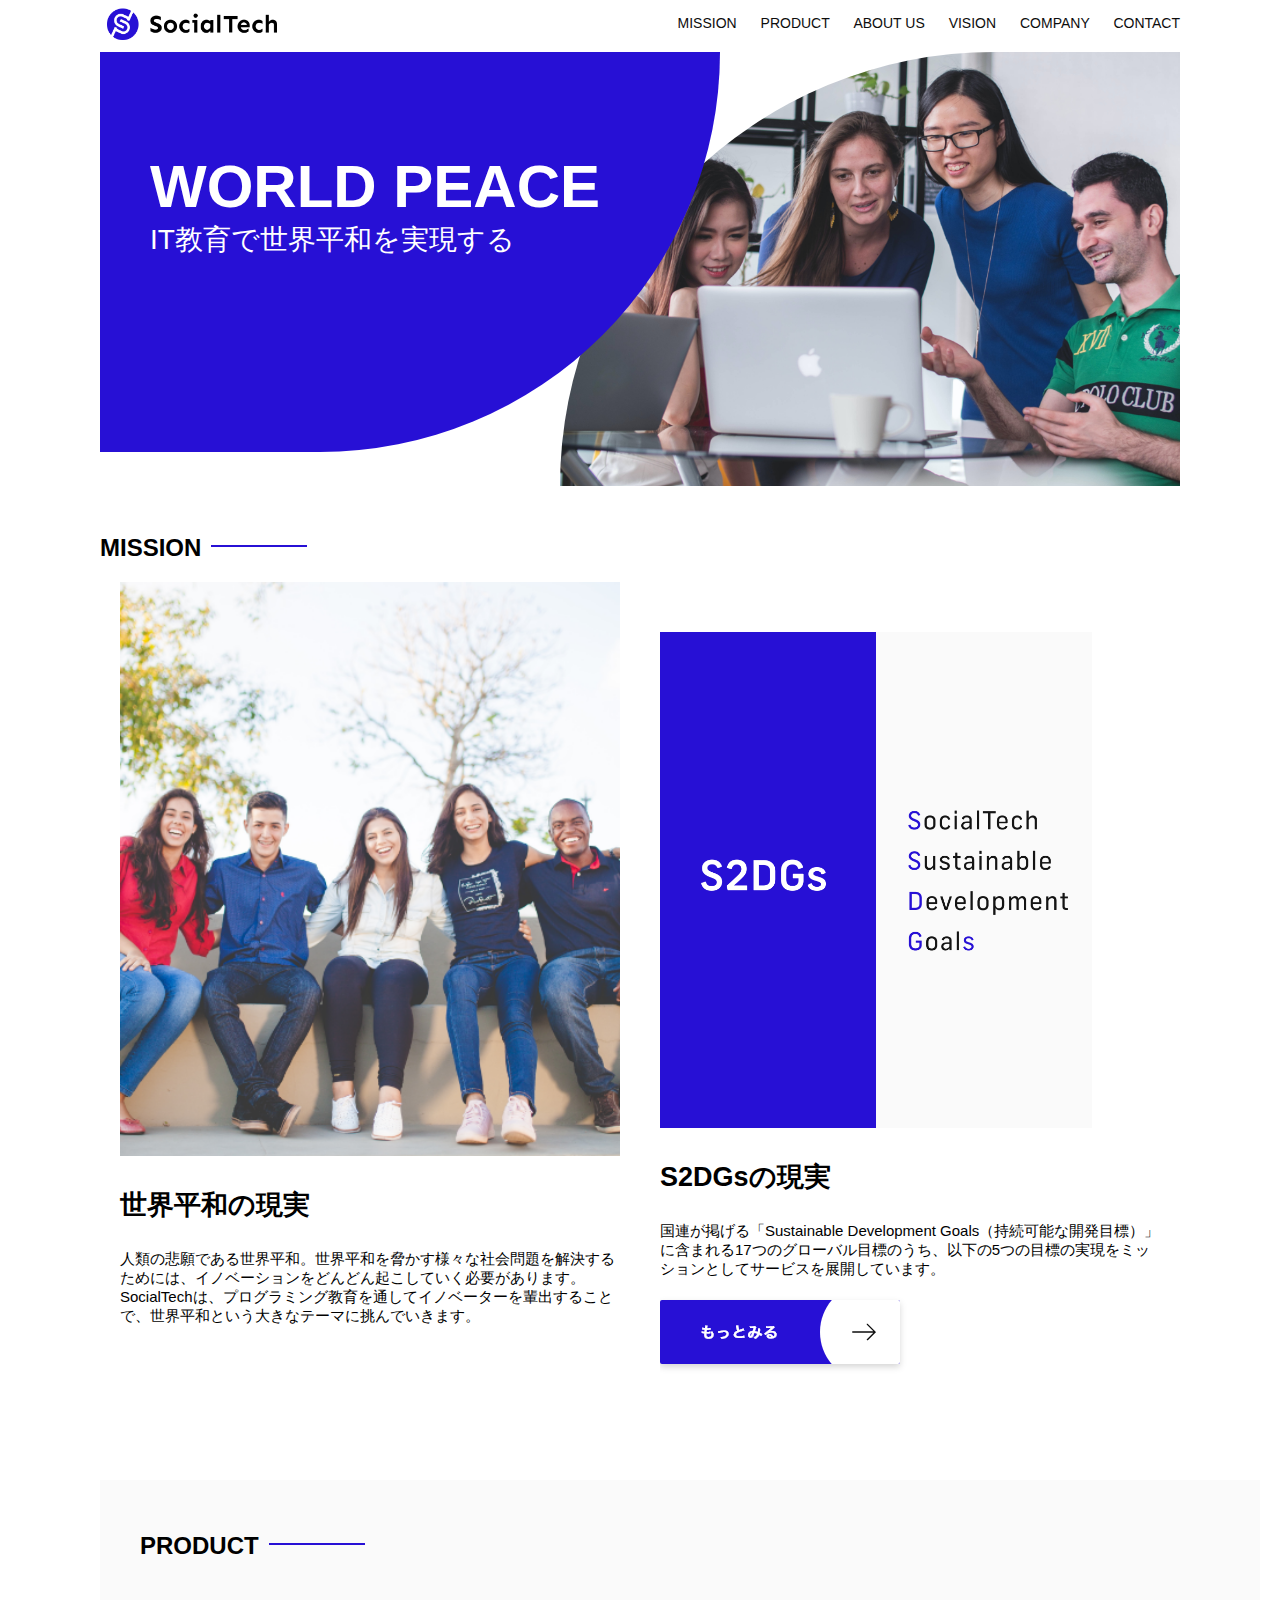
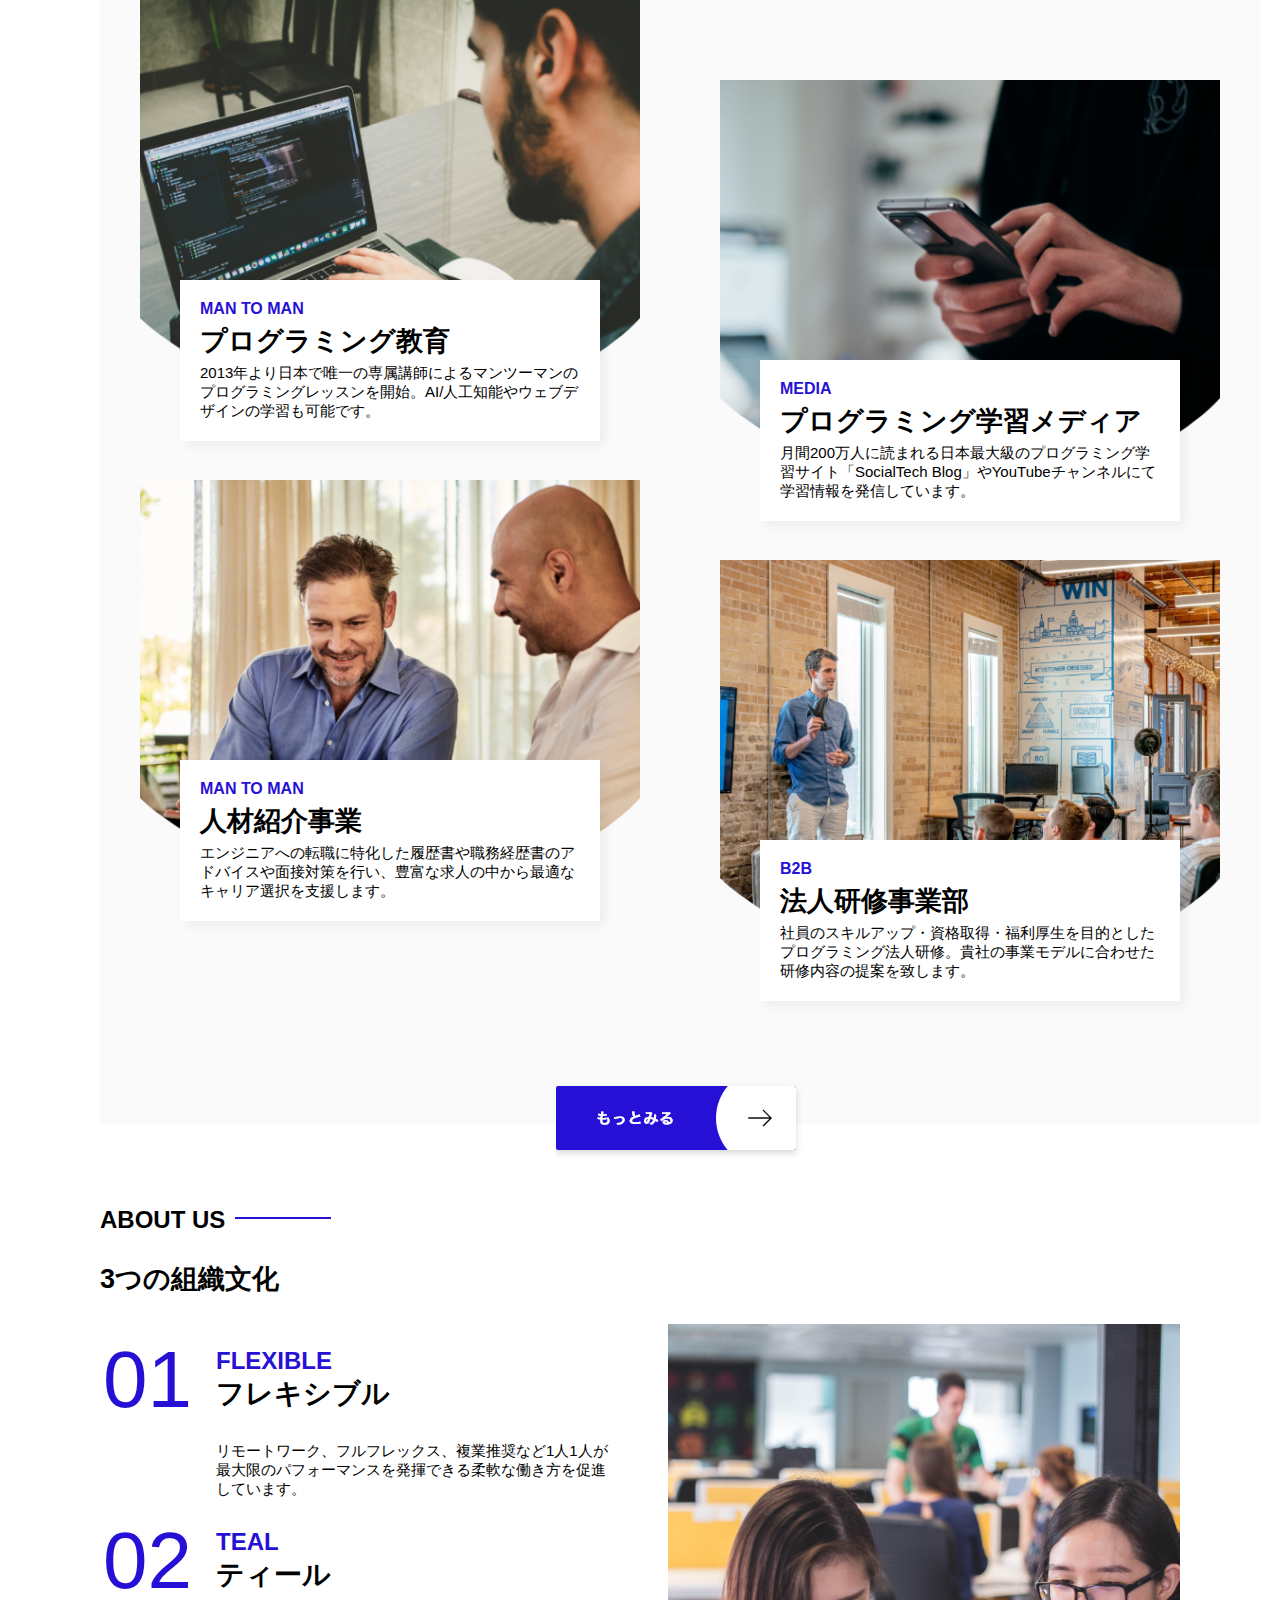
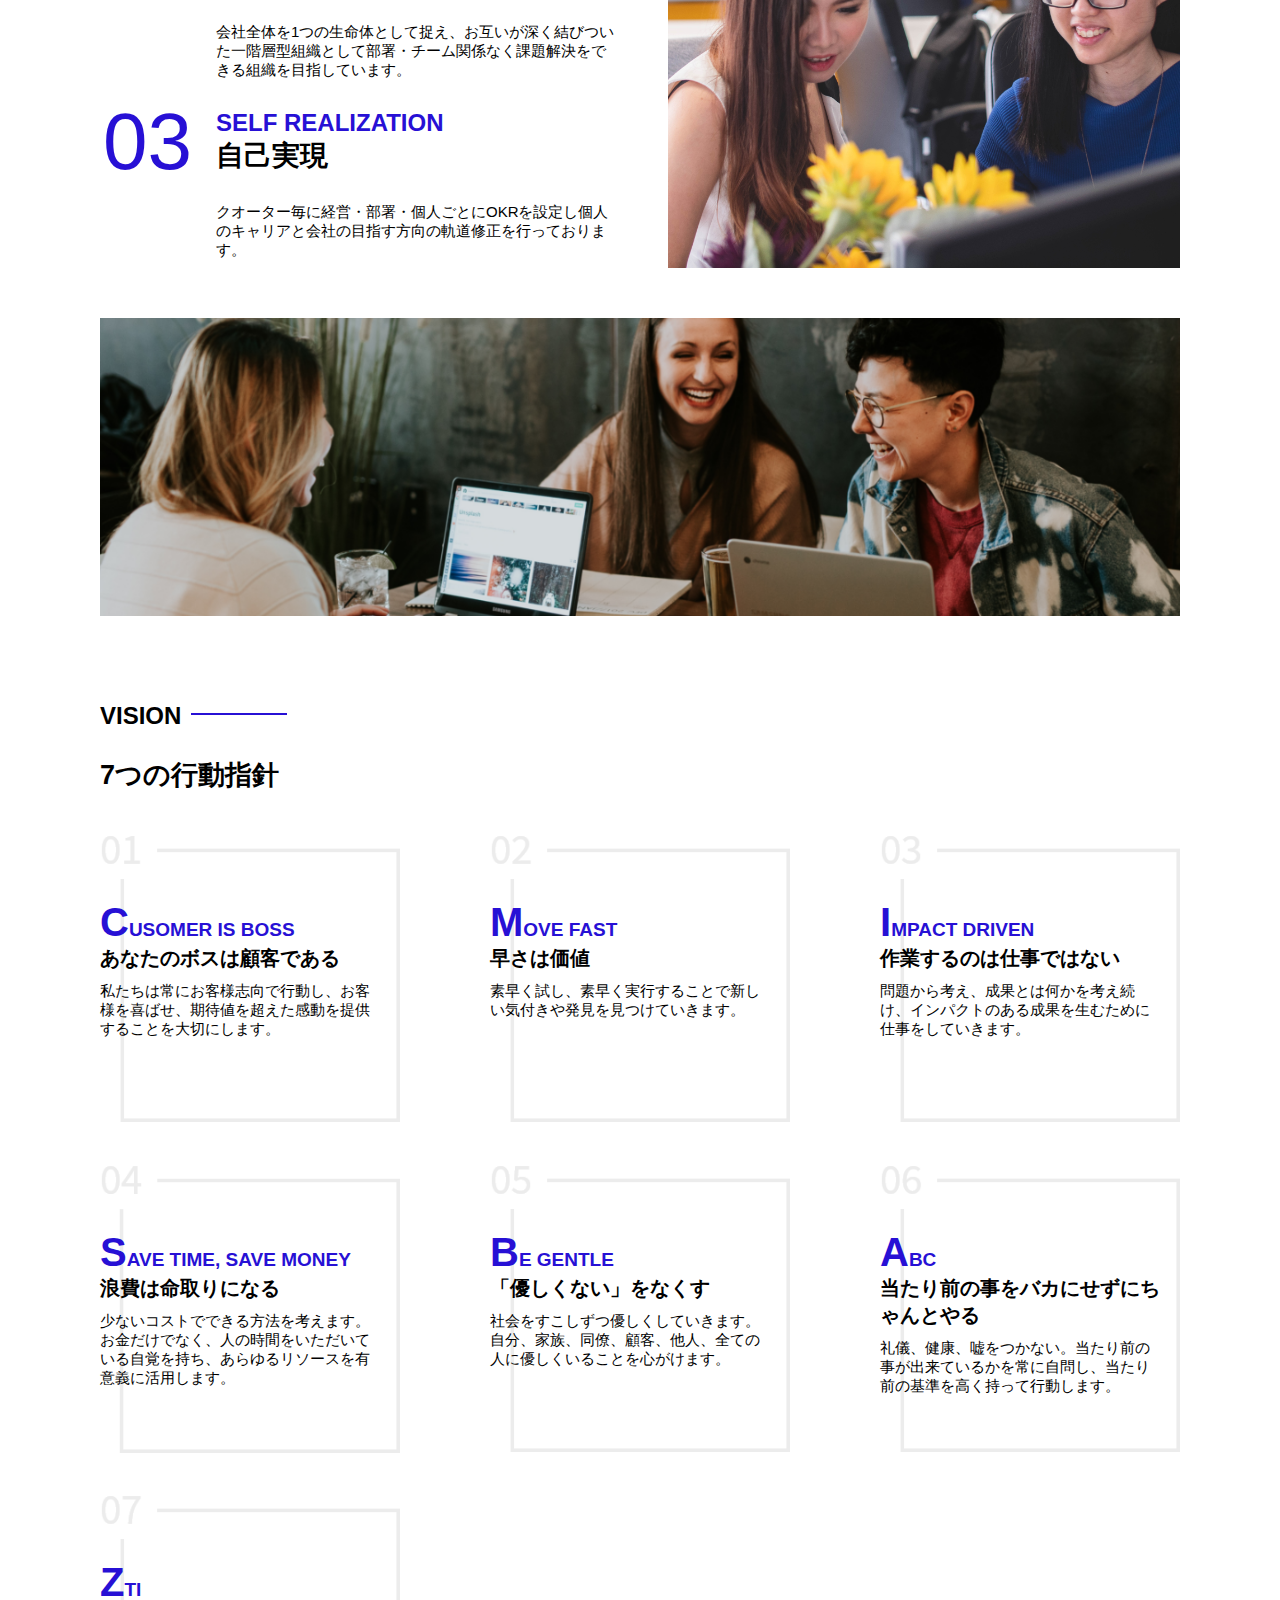
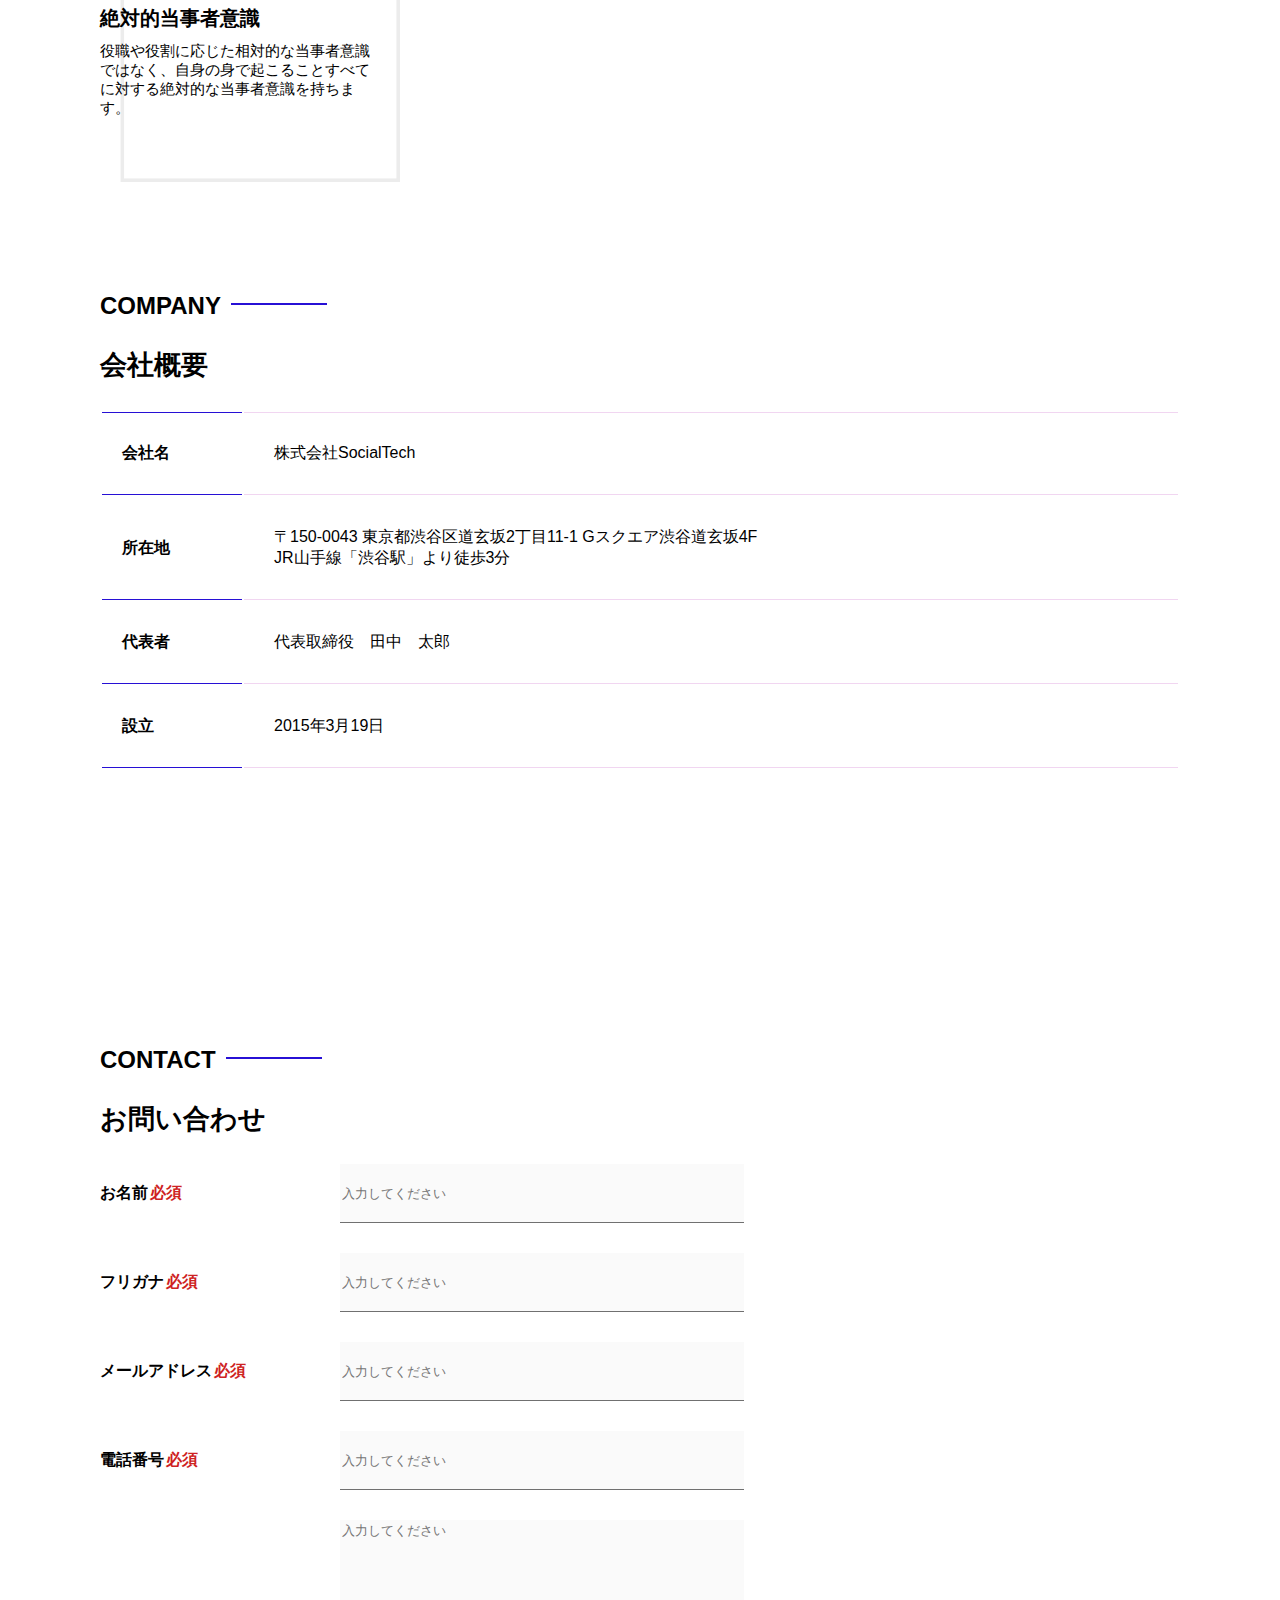
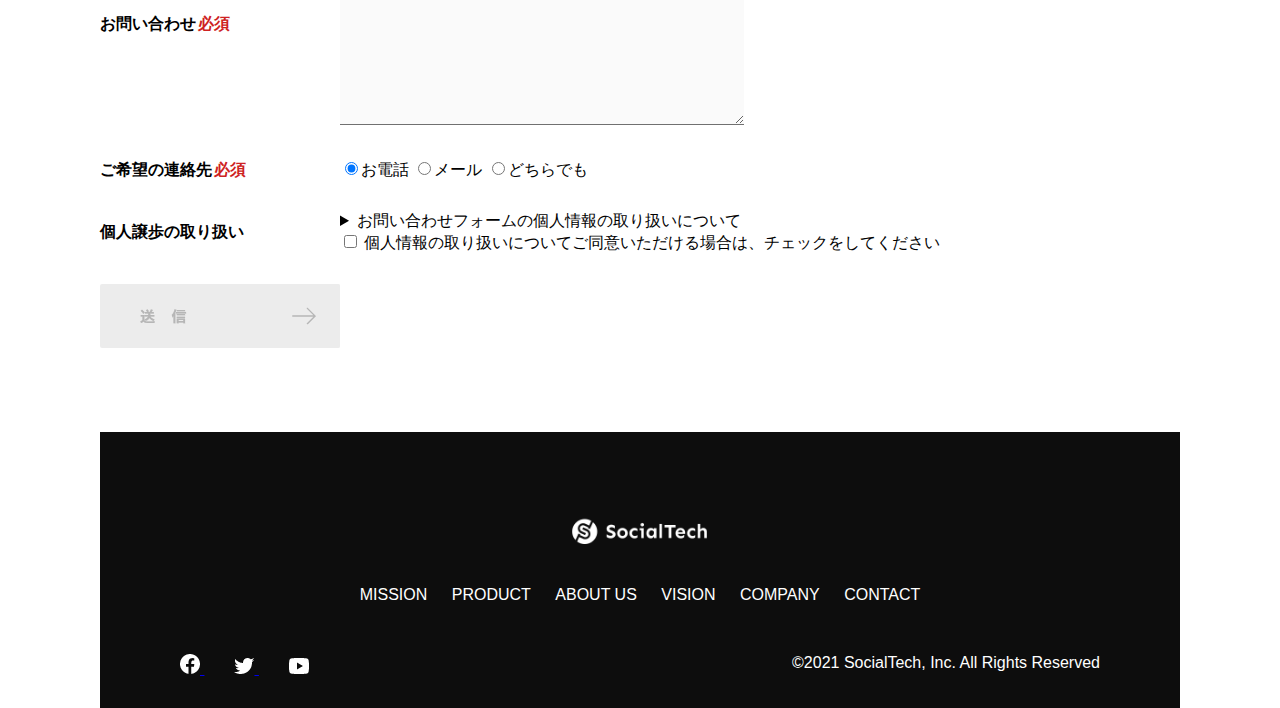
==== commit d2d8ddf9: "test" ====
--- a/index.html
+++ b/index.html
@@ -354,7 +354,7 @@
                         <!-- 名前 -->
                         <div>
                             <div class="contact-heading">
-                                <label for="" class="contact-lable">お名前<span class="contact-span">必須</span></label>
+                                <label for="" class="contact-label">お名前<span class="contact-span">必須</span></label>
                             </div>
                             <div class="contact-form">
                                 <input type="text" name="name" placeholder="入力してください" class="contact-textbox" />
@@ -363,7 +363,7 @@
                         <!-- フリガナ -->
                         <div>
                             <div class="contact-heading">
-                                <label for="" class="contact-lable">フリガナ<span class="contact-span">必須</span></label>
+                                <label for="" class="contact-label">フリガナ<span class="contact-span">必須</span></label>
                             </div>
                             <div>
                                 <input type="text" name="hurigana" placeholder="入力してください" class="contact-textbox" />
@@ -372,7 +372,7 @@
                         <!-- メールアドレス -->
                         <div>
                             <div class="contact-heading">
-                                <label for="" class="contact-lable">メールアドレス<span class="contact-span">必須</span></label>
+                                <label for="" class="contact-label">メールアドレス<span class="contact-span">必須</span></label>
                             </div>
                             <div>
                                 <input type="text" name="email" placeholder="入力してください" class="contact-textbox" />
@@ -381,7 +381,7 @@
                         <!-- 電話番号 -->
                         <div>
                             <div class="contact-heading">
-                                <label for="" class="contact-lable">電話番号<span class="contact-span">必須</span></label>
+                                <label for="" class="contact-label">電話番号<span class="contact-span">必須</span></label>
                             </div>
                             <div>
                                 <input type="text" name="tel" placeholder="入力してください" class="contact-textbox" />
@@ -390,7 +390,7 @@
                         <!-- お問い合わせ -->
                         <div>
                             <div class="contact-heading">
-                                <label for="" class="contact-lable">お問い合わせ<span class="contact-span">必須</span></label>
+                                <label for="" class="contact-label">お問い合わせ<span class="contact-span">必須</span></label>
                             </div>
                             <div>
                                 <textarea name="message" placeholder="入力してください" class="contact-textarea"></textarea>
@@ -399,7 +399,7 @@
                         <!-- ご希望の連絡先 -->
                         <div>
                             <div class="contact-heading">
-                                <label for="" class="contact-lable">ご希望の連絡先<span class="contact-span">必須</span></label>
+                                <label for="" class="contact-label">ご希望の連絡先<span class="contact-span">必須</span></label>
                             </div>
                             <div>
                                 <input type="radio" value="tel" name="contact" class="radiobutton" checked /><label
@@ -413,7 +413,7 @@
                         <!-- 個人情報の取り扱い -->
                         <div>
                             <div class="contact-heading">
-                                <label for="" class="contact-lable">個人譲歩の取り扱い</label>
+                                <label for="" class="contact-label">個人譲歩の取り扱い</label>
                             </div>
                             <div>
                                 <details>
--- a/style.css
+++ b/style.css
@@ -1,7 +1,6 @@
 /* PC, SP共スタイル */
 body {
-    font-family: "Source Sans Pro", "Hiragino KaKu Gothic ProN", Meiryo, Arial,
-        sans-serif;
+    font-family: "Source Sans Pro", "Hiragino KaKu Gothic ProN", Meiryo, Arial, sans-serif;
 }
 
 p {
@@ -378,7 +377,7 @@
         align-self: center;
     }
     /* 見出しラベル */
-    .contact-lable {
+    .contact-label {
         font-weight: bold;
     }
     /* 必須 */
@@ -471,6 +470,77 @@
     #menu-sp {
         display: none;
     }
+
+    /* ミッションのメインビジュアル */
+    #mission-main {
+        height: 496px;
+        width: 100%;
+        background-image: url("./images/mission/mission-main.png");
+        background-repeat: no-repeat;
+        background-position: center;
+    }
+
+    #mission-title {
+        background-color: #2710d5;
+        width: 368px;
+        color: #ffffff;
+        height: 496px;
+        border-radius: 0 248px 248px 0;
+        position: relative;
+    }
+    #mission-title > h1 {
+        position: absolute;
+        top: 0;
+        left: 100px;
+        font-size: 80px;
+    }
+    #mission-title > span {
+        position: absolute;
+        top: 200px;
+        left: 100px;
+        font-size: 26px;
+    }
+    #mission-title > div {
+        position: absolute;
+        top: 350px;
+        left: 100px;
+        font-size: 16px;
+    }
+
+    /* S2DGS */
+
+    #mission-s2dgs {
+        width: 100%;
+        margin: 20px;
+    }
+    .mission-h2 {
+        color: #2710d5;
+        font-size: 40px;
+    }
+    .mission-h2::after {
+        content: none;
+    }
+
+    /* 5goals */
+    #mission-5goals {
+        margin: 20px;
+        display: flex;
+    }
+
+    #mission-5goals > div {
+        flex-grow: 1;
+        padding: 20px;
+    }
+
+    /* 5goals right */
+    #mission-5goals > div > div {
+        margin-bottom: 40px;
+    }
+
+    .fivegoals-image-right {
+        /* float: right; */
+    }
+
 }
 
 /* SP用のスタイル */
@@ -757,4 +827,168 @@
     .vision-box > span > p {
         margin: 10px 0 0 0;
     }
+
+    /* 会社概要 */
+    #company {
+        margin: 0 20px;
+    }
+    #company > h3 {
+        margin-bottom: 20px;
+    }
+    #company > table {
+        width: 100%;
+    }
+    #company > iframe {
+        width: 100%;
+        height: 240px;
+        margin: 40px 0 0 0;
+    }
+
+    .tableheader-first {
+        text-align: left;
+        padding: 20px;
+        border-bottom-color: #2710d5;
+        border-bottom-width: 1px;
+        border-bottom-style: solid;
+        border-top-color: #2710d5;
+        border-top-width: 1px;
+        border-top-style: solid;
+        width: 50px;
+    }
+
+    .tableheader {
+        text-align: left;
+        padding: 20px;
+        border-bottom-color: #2710d5;
+        border-bottom-width: 1px;
+        border-bottom-style: solid;
+        width: 50px;
+    }
+
+    .cell {
+        text-align: left;
+        padding: 20px;
+        border-bottom-color: #ececec;
+        border-bottom-width: 1px;
+        border-bottom-style: solid;
+    }
+
+    .cell-first {
+        padding: 20px;
+        border-bottom-color: #ececec;
+        border-bottom-width: 1px;
+        border-bottom-style: solid;
+        border-top-color: #ececec;
+        border-top-width: 1px;
+        border-top-style: solid;
+        width: 50px;
+    }
+
+    /* お問い合わせ */
+    #contact {
+        margin: 80px 20px;
+    }
+    #contact > h3 {
+        margin-bottom: 20px;
+    }
+    #contact > form > div {
+        margin-bottom: 20px;
+    }
+
+    .contact-heading {
+        margin-bottom: 20px;
+    }
+
+    /* ラベル */
+    .contact-label {
+        font-weight: bold;
+    }
+
+    /* 必須 */
+    .contact-span {
+        color: #ce2222;
+        margin: 0 0 0 20px;
+        font-weight: bold;
+    }
+
+    .contact-textbox {
+        height: 56px;
+        border-top: 0;
+        border-left: 0;
+        border-right: 0;
+        background-color: #fafafa;
+        border-bottom-color: #707070;
+        border-bottom-width: 1px;
+        border-style: solid;
+        min-width: 300px;
+        width: 100%;
+    }
+
+    .contact-textarea {
+        height: 150px;
+        border-top: 0;
+        border-left: 0;
+        border-right: 0;
+        background-color: #fafafa;
+        width: 100%;
+    }
+
+    .radiobutton {
+        margin-bottom: 20px;
+    }
+
+    .radiobutton + label::after {
+        content: "\A";
+        white-space: pre;
+    }
+
+    /* フッター */
+    footer {
+        background-color: #0d0d0d;
+        padding: 30px 20px 50px;
+    }
+
+    #footer-logo {
+        margin-bottom: 30px;
+    }
+
+    #footer-link {
+        margin-bottom: 50px;
+    }
+    #footer-link > a {
+        text-decoration: none;
+        margin: 0 20px 30px 0;
+        display: block;
+        background-image: url("./images/arrow.png");
+        background-repeat: no-repeat;
+        background-position: right top;
+    }
+    #footer-link > a:link {
+        color: #ffffff;
+    }
+    #footer-link > a:visited {
+        color: #ffffff;
+    }
+    #footer-link > a:hover {
+        color: #ffffff;
+        text-decoration: underline;
+    }
+    #footer-link > a:active {
+        color: #ffffff;
+    }
+
+    #sns-footer {
+        display: block;
+        width: 100%;
+    }
+    #sns-footer > a {
+        margin-right: 30px;
+    }
+
+    #copyright {
+        font-size: 12px;
+        display: block;
+        margin-top: 30px;
+        color: #ffffff;
+    }
 }
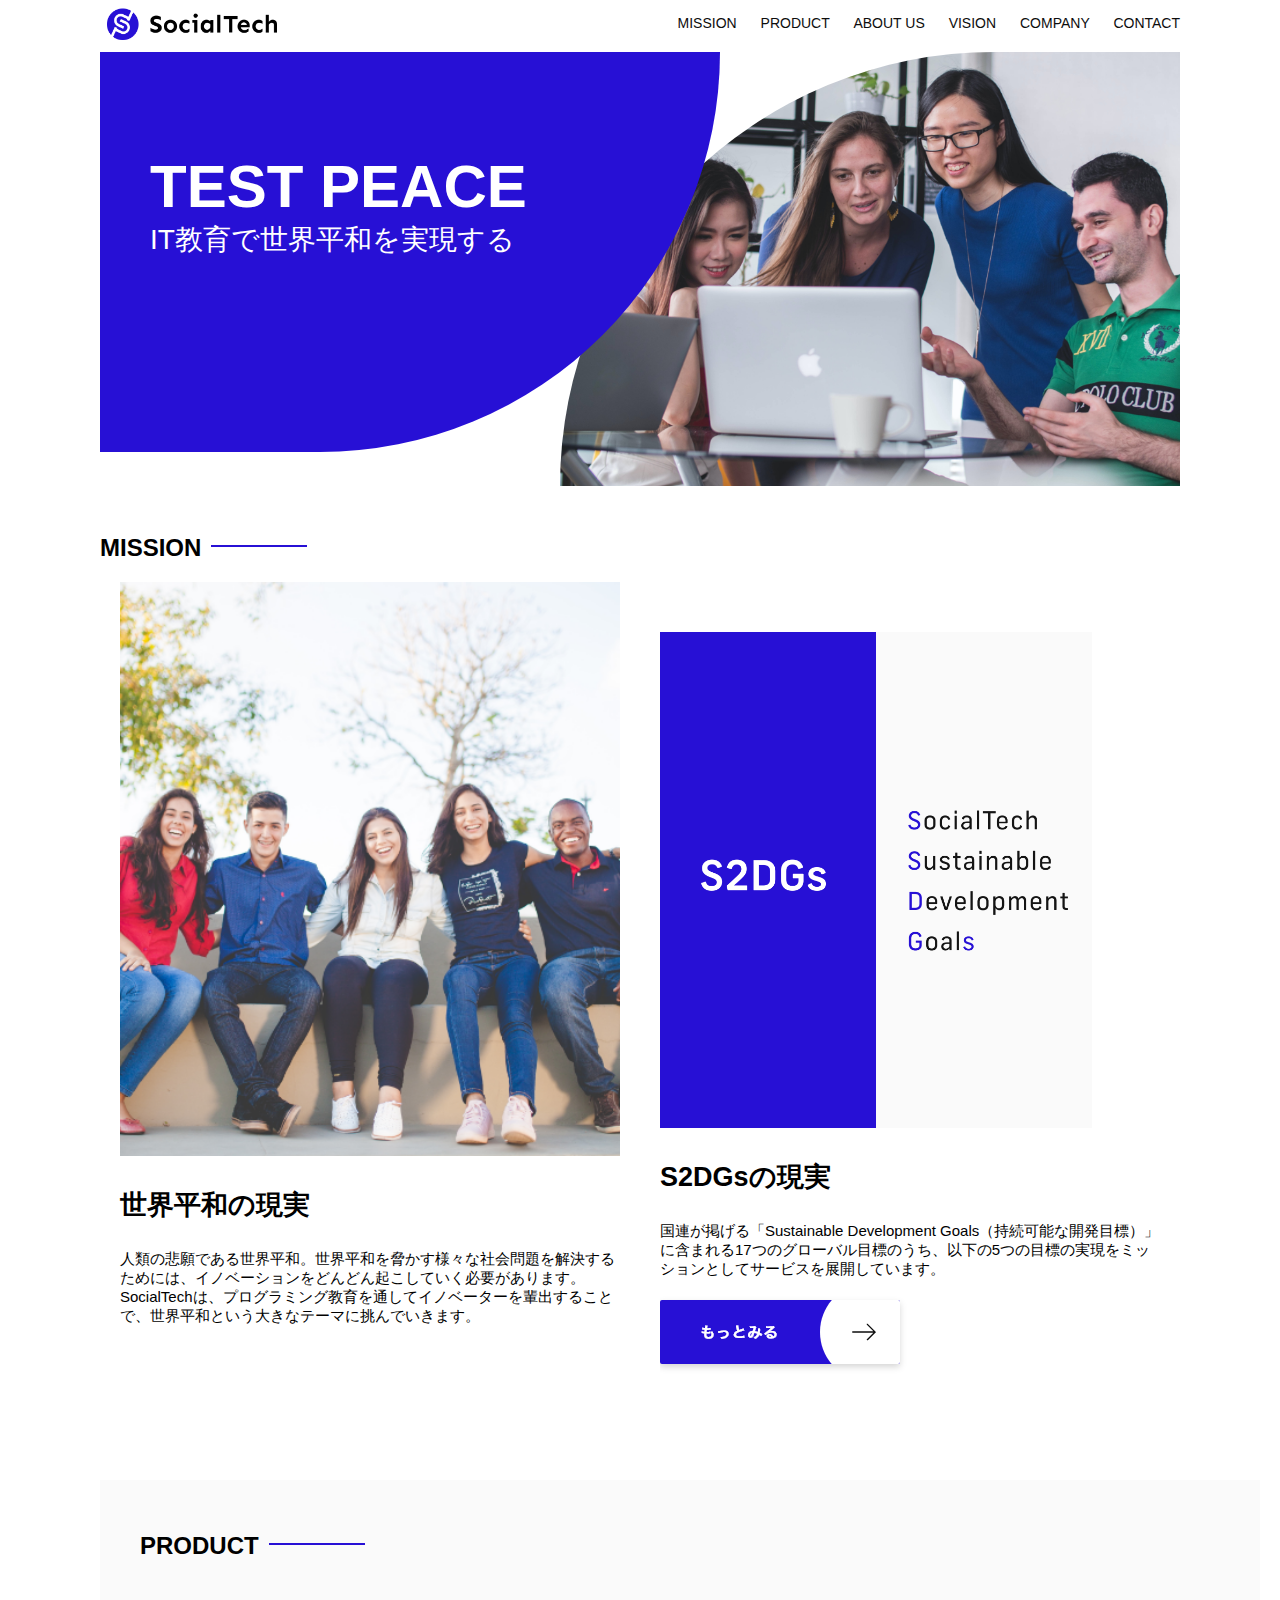
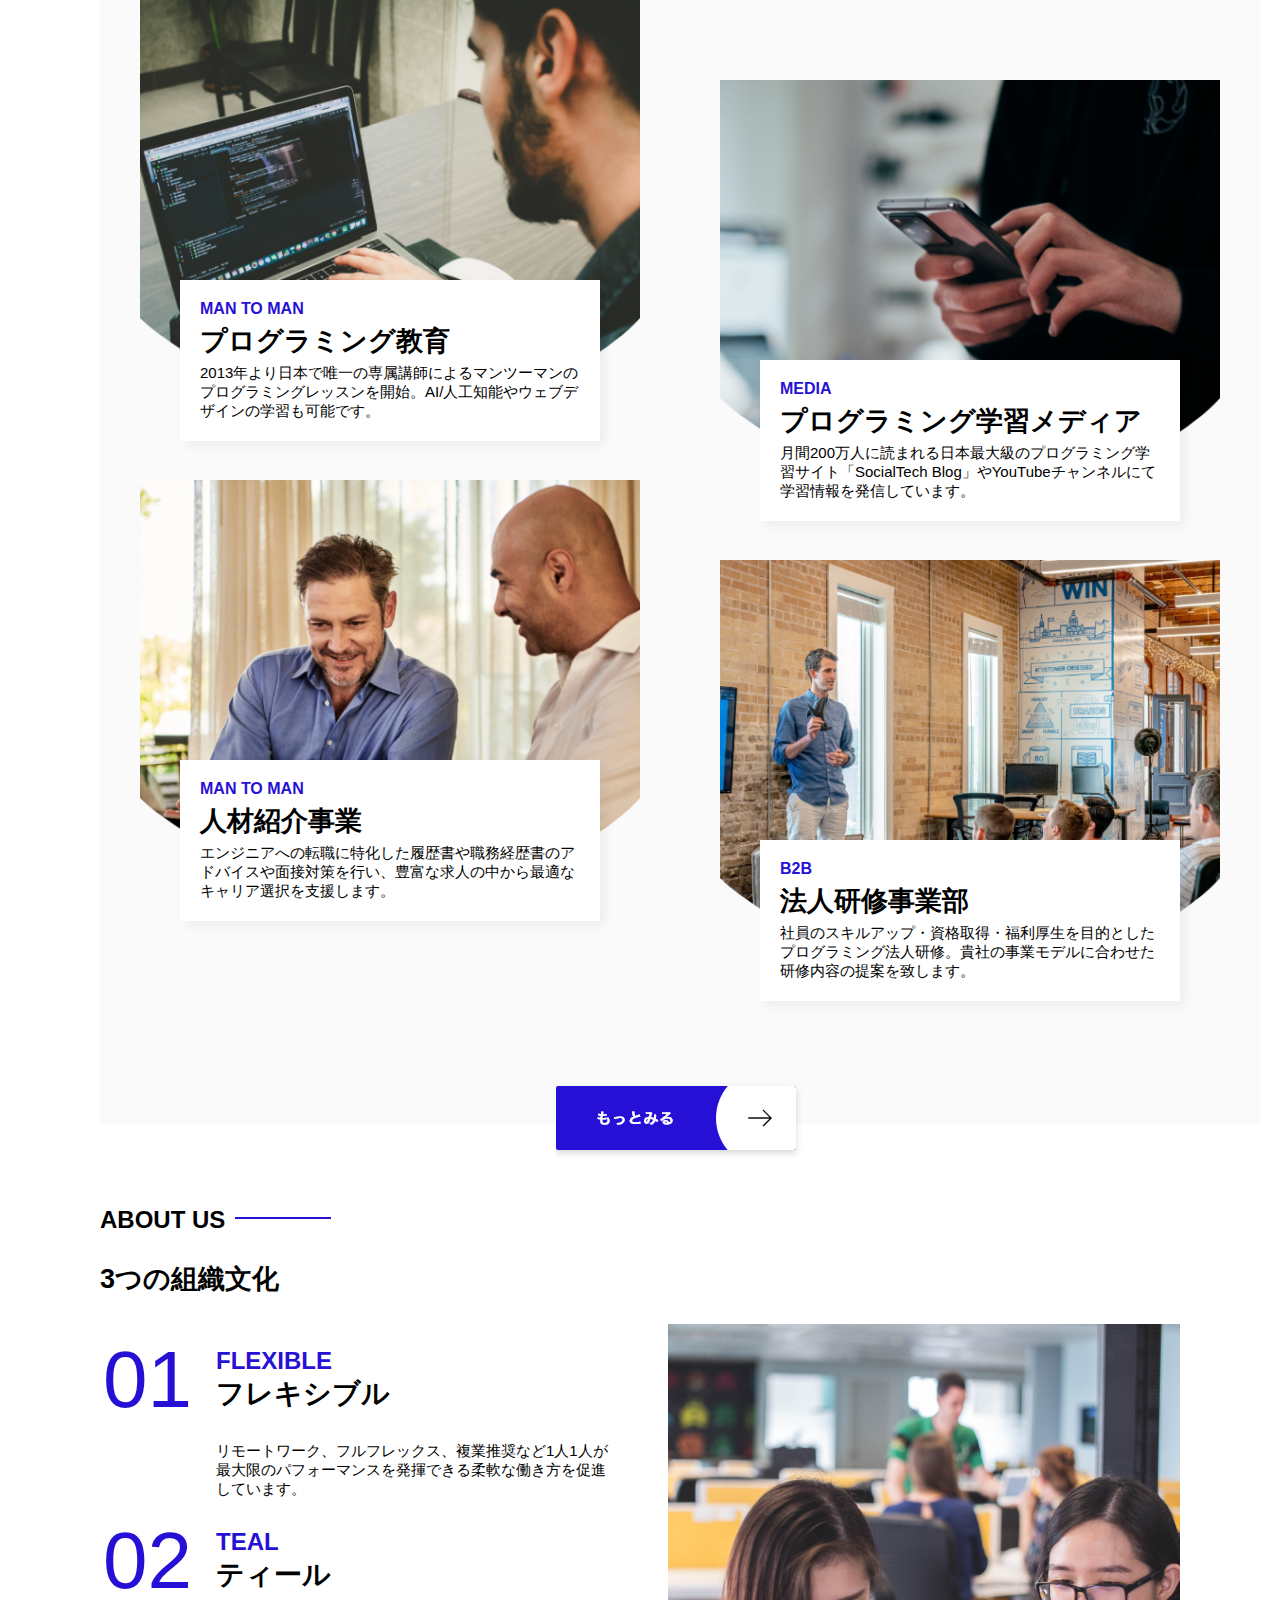
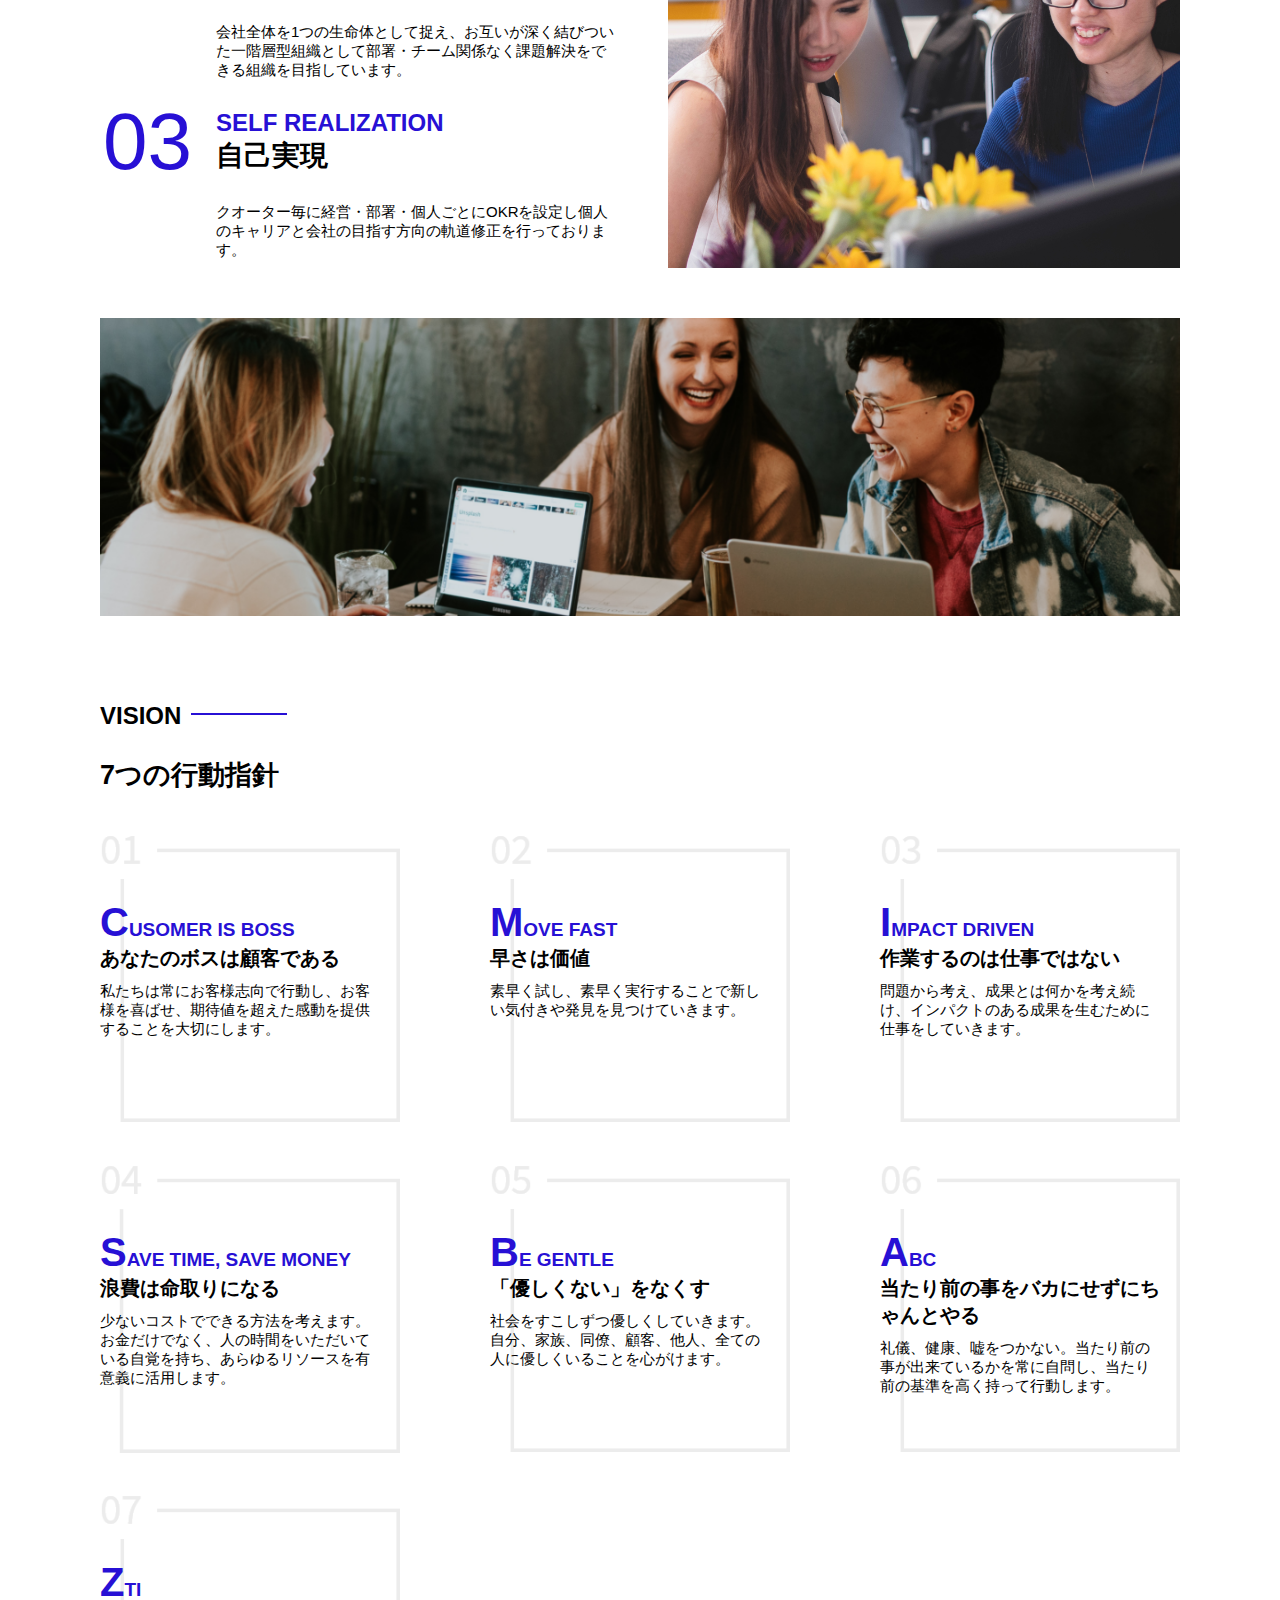
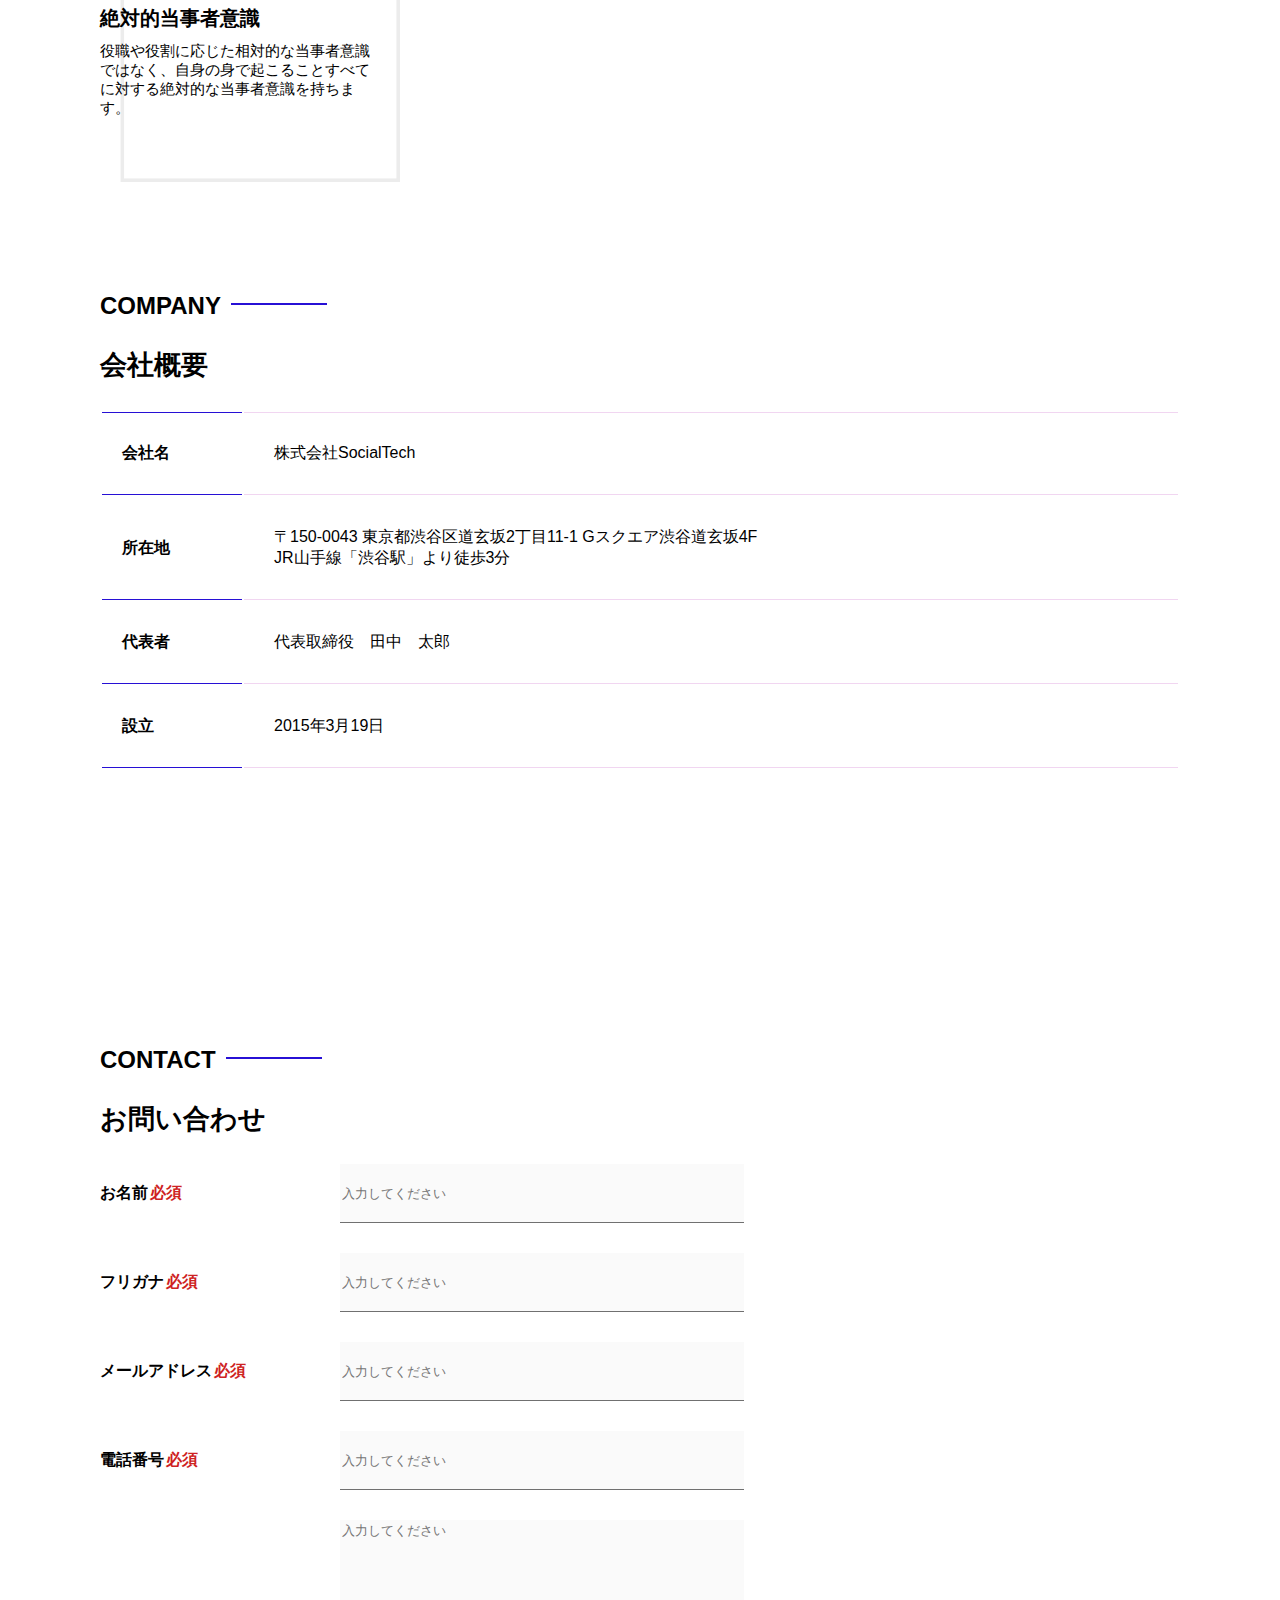
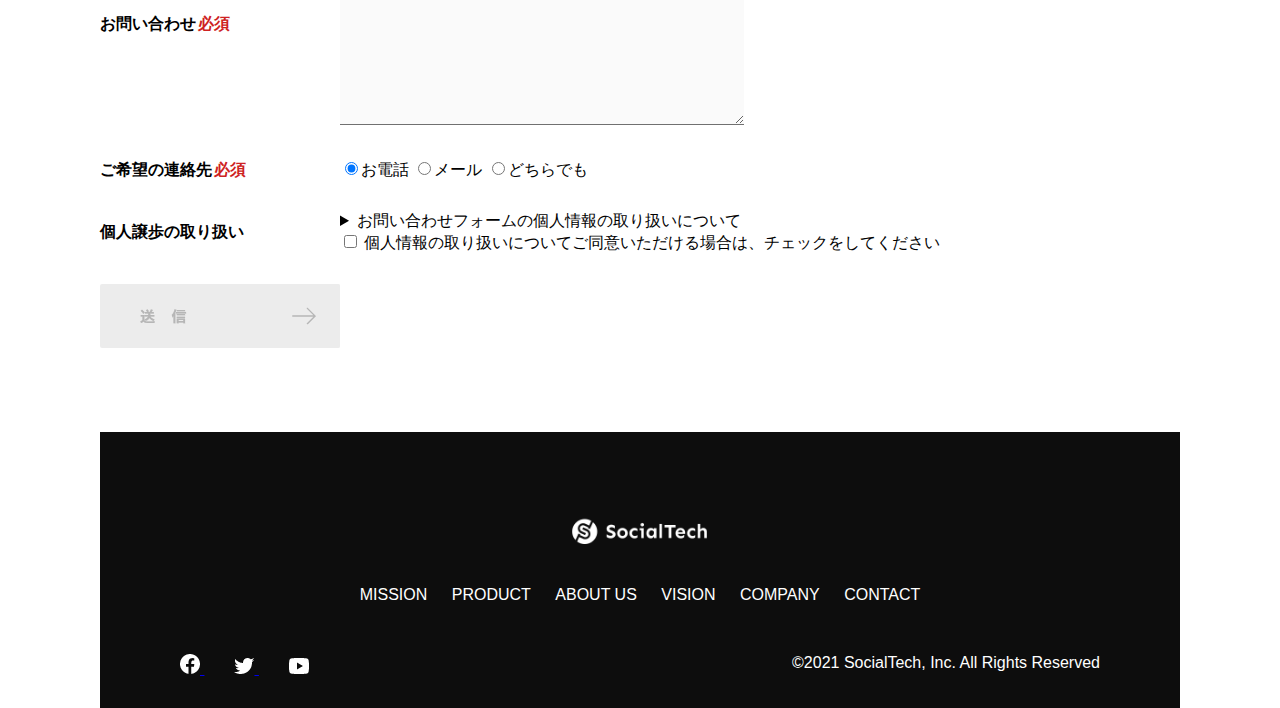
==== commit a2397240: "test" ====
--- a/index.html
+++ b/index.html
@@ -62,7 +62,8 @@
             <!-- メインビジュアル -->
             <section id="main-visual">
                 <div id="main-message">
-                    <h1>WORLD PEACE</h1>
+                    <!-- <h1>WORLD PEACE</h1> -->
+                    <h1>TEST PEACE</h1>
                     <p>IT教育で世界平和を実現する</p>
                 </div>
                 <img src="./images/index/index-main.png" alt="PCの周りに集まる多国籍の仲間たち" />
--- a/style.css
+++ b/style.css
@@ -538,9 +538,120 @@
     }
 
     .fivegoals-image-right {
-        /* float: right; */
-    }
-
+        float: right;
+        margin: 20px;
+    }
+
+    .fivegoals-number {
+        color: #2710d5;
+        font-size: 48px;
+        margin: 0;
+    }
+
+    .fivegoals-h3 {
+        font-size: 28px;
+        margin: 0;
+    }
+
+    .fivegoals-p {
+        margin: 0;
+    }
+
+    /* プロダクトページ */
+    #product-main {
+        height: 496px;
+        width: 100%;
+        background-image: url("./images/product/product-main.png");
+        background-repeat: no-repeat;
+        background-position-y: center;
+    }
+
+    #product-title {
+        background-color: #2710d5;
+        width: 368px;
+        color: #ffffff;
+        height: 496px;
+        border-radius: 0 248px 248px 0;
+        position: relative;
+    }
+
+    #product-title > h1 {
+        position: absolute;
+        top: 0;
+        left: 100px;
+        font-size: 80px;
+    }
+
+    #product-title > span {
+        position: absolute;
+        top: 200px;
+        left: 100px;
+        font-size: 26px;
+    }
+
+    #product-title > div {
+        position: absolute;
+        top: 350px;
+        left: 100px;
+        font-size: 16px;
+    }
+
+    /* セクション1 */
+    .product-section1 {
+        position: relative;
+        margin: 20px;
+        height: 340px;
+    }
+
+    .product-section1 > img {
+        position: absolute;
+        top: 0;
+        left: 0;
+        width: 450px;
+        margin: 0 40px 30px 0;
+        border-radius: 0 432px 0 0;
+    }
+
+    .product-section1 > div {
+        position: absolute;
+        top: 0;
+        left: 480px;
+
+    }
+
+    /* セクション２ */
+    .product-section2 {
+        position: relative;
+        margin: 20px;
+        height: 340px;
+    }
+
+    .product-section2 > img {
+        position: absolute;
+        top: 0;
+        right: 0;
+        width: 450px;
+        margin: 0 0 30px 40px;
+        border-radius: 432px 0 0 0;
+    }
+
+    .product-section2 > div {
+        width: 500px;
+        position: absolute;
+        top: 0;
+        left: 0;
+    }
+
+    .product-h2 {
+        color: #2710d5;
+        font-size: 24px;
+        margin: 0;
+    }
+
+    .product-h3 {
+        font-size: 28px;
+        margin: 0;
+    }
 }
 
 /* SP用のスタイル */
@@ -991,4 +1102,178 @@
         margin-top: 30px;
         color: #ffffff;
     }
+
+    /* mission.html用スタイル */
+    /* ミッションのメインビジュアル */
+    #mission-main {
+        height: 256px;
+        width: 100%;
+        background-image: url("./images/mission/mission-main.png");
+        background-repeat: no-repeat;
+        background-position: center;
+        background-size: auto 280px;
+    }
+
+    #mission-title {
+        background-color: #2710d5;
+        width: 136px;
+        height: 256px;
+        color: #ffffff;
+        border-radius: 0 248px 248px 0;
+        position: relative;
+    }
+
+    #mission-title > h1 {
+        position: absolute;
+        top: 0;
+        left: 0;
+        font-size: 40px;
+    }
+
+    #mission-title > span {
+        position: absolute;
+        top: 110px;
+        left: 20px;
+        font-size: 18px;
+    }
+
+    #mission-title > div {
+        position: absolute;
+        top: 180px;
+        left: 20px;
+        font-size: 13px;
+    }
+
+    /* ミッションページ S2DGS */
+    #mission-s2dgs {
+        margin: 20px;
+    }
+
+    .mission-h2 {
+        color: #2710d5;
+        font-size: 30px;
+        margin: 0;
+    }
+
+    .mission-h2::after {
+        content: none;
+    }
+
+    #mission-s2dgs > img {
+        width: 100%;
+    }
+
+    /* ミッションページ 5Goals */
+    #mission-5goals {
+        margin: 20px;
+    }
+
+    #mission-5goals > div > div {
+        margin-bottom: 40px;
+    }
+
+    #s2dgs-image {
+        width: 100%;
+    }
+
+    .fivegoals-image-right {
+        margin: 20px auto;
+        display: block;
+    }
+
+    .fivegoals-image-left {
+        margin: 20px auto;
+        display: block;
+    }
+
+    .fivegoals-number {
+        color: #2710d5;
+        font-size: 48px;
+        margin: 0;
+    }
+
+    .fivegoals-h3 {
+        font-size: 28px;
+        margin: 0;
+    }
+
+    .fivegoals-p {
+        margin: 0;
+    }
+
+    /* プロダクトページ */
+    #product-main {
+        height: 256px;
+        width: 100%;
+        background-image: url("images/product/product-main.png");
+        background-repeat: no-repeat;
+        background-position-y: center;
+        background-size: auto 208px;
+    }
+
+    #product-title {
+        background-color: #2710d5;
+        width: 136px;
+        color: #ffffff;
+        height: 256px;
+        border-radius: 0 248px 248px 0;
+        position: relative;
+    }
+
+    #product-title > h1 {
+        position: absolute;
+        top: 0;
+        left: 20px;
+        font-size: 40px;
+    }
+
+    #product-title > span {
+        position: absolute;
+        top: 110px;
+        left: 20px;
+        font-size: 18px;
+    }
+
+    #product-title > div {
+        position: absolute;
+        top: 180px;
+        left: 20px;
+        font-size: 13px;
+    }
+
+    .product-section1 {
+        margin: 20px;
+    }
+
+    .product-section1 > img {
+        width: 100%;
+        border-radius: 0 300px 0 0;
+    }
+
+    .product-section2 {
+        margin: 20px;
+        display: flex;
+        flex-direction: column;
+    }
+
+    .product-section2 > img {
+        order: 1;
+        width: 100%;
+        border-radius: 300px 0 0 0;
+    }
+
+    .product-section2 > div {
+        order: 2;
+    }
+
+    .product-h2 {
+        color: #2710d5;
+        font-size: 24px;
+        margin: 0;
+    }
+
+    .product-h3 {
+        font-size: 28px;
+        margin: 0;
+    }
 }
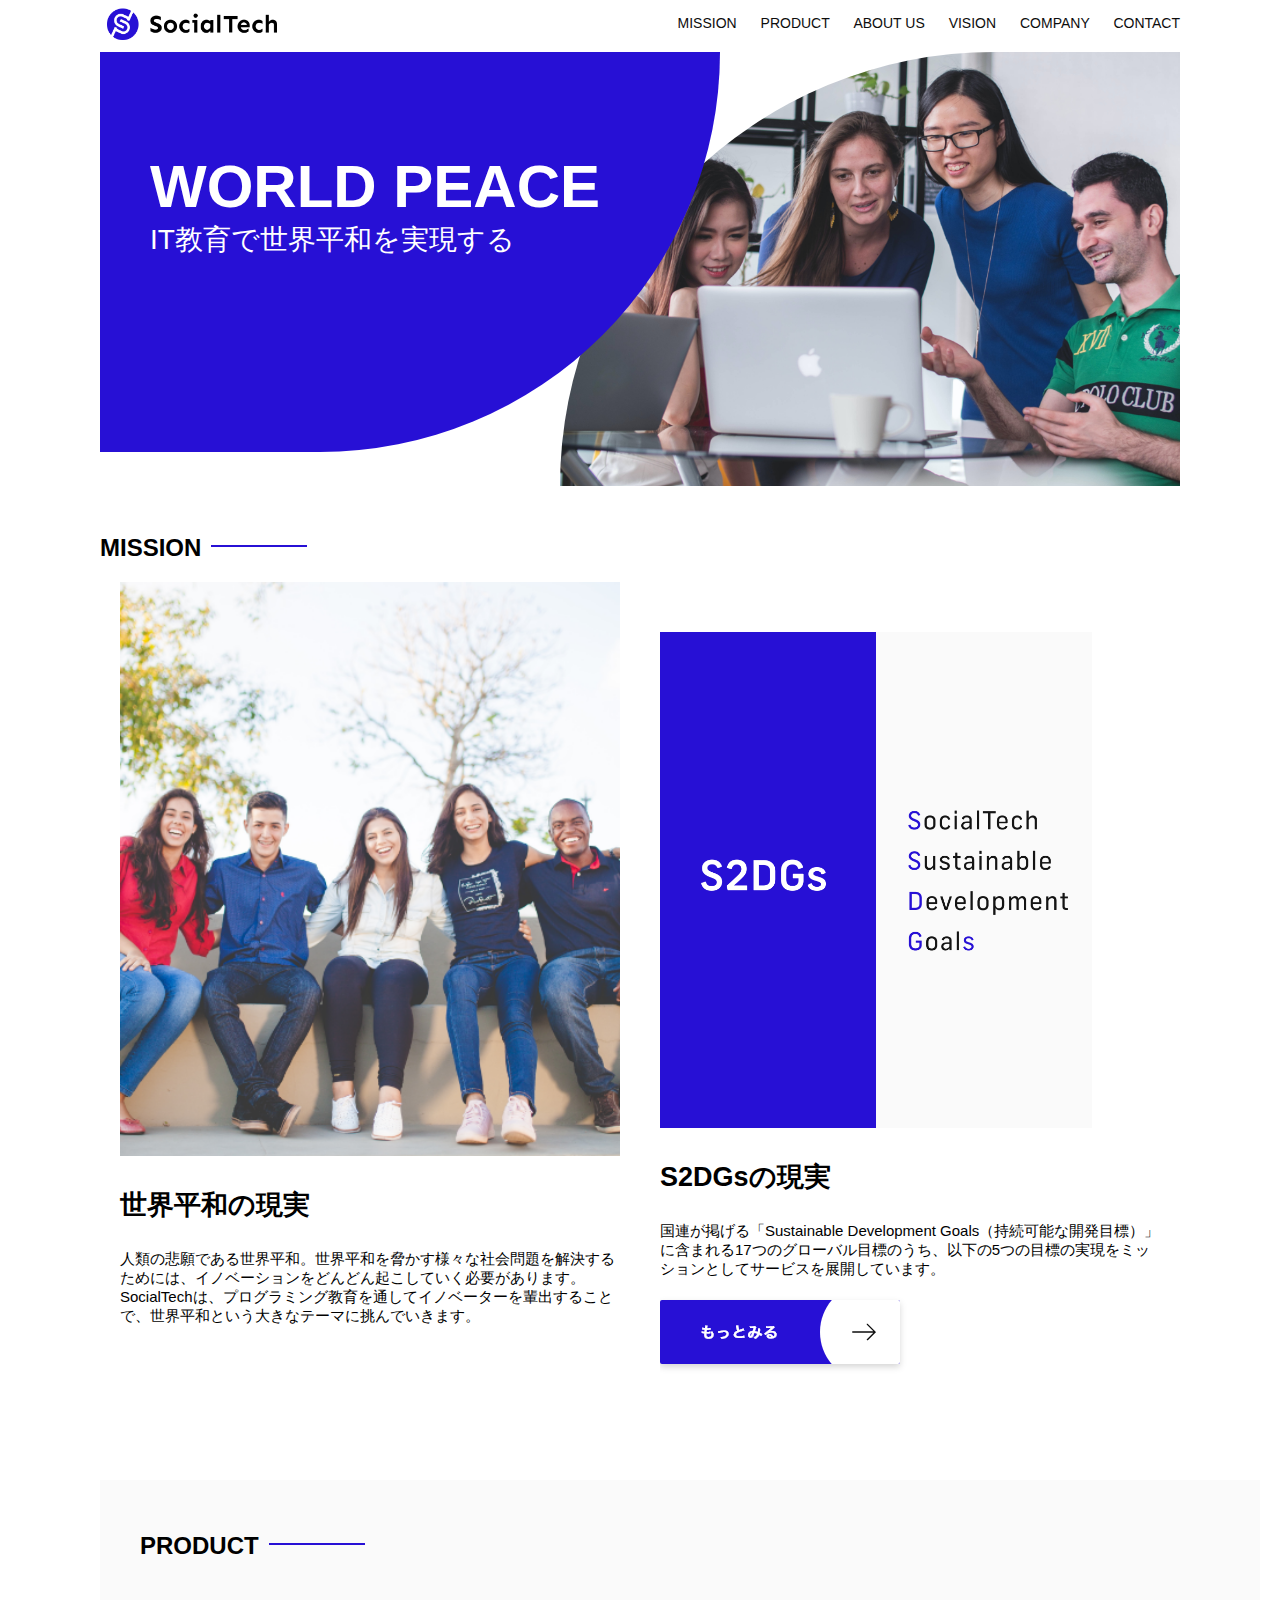
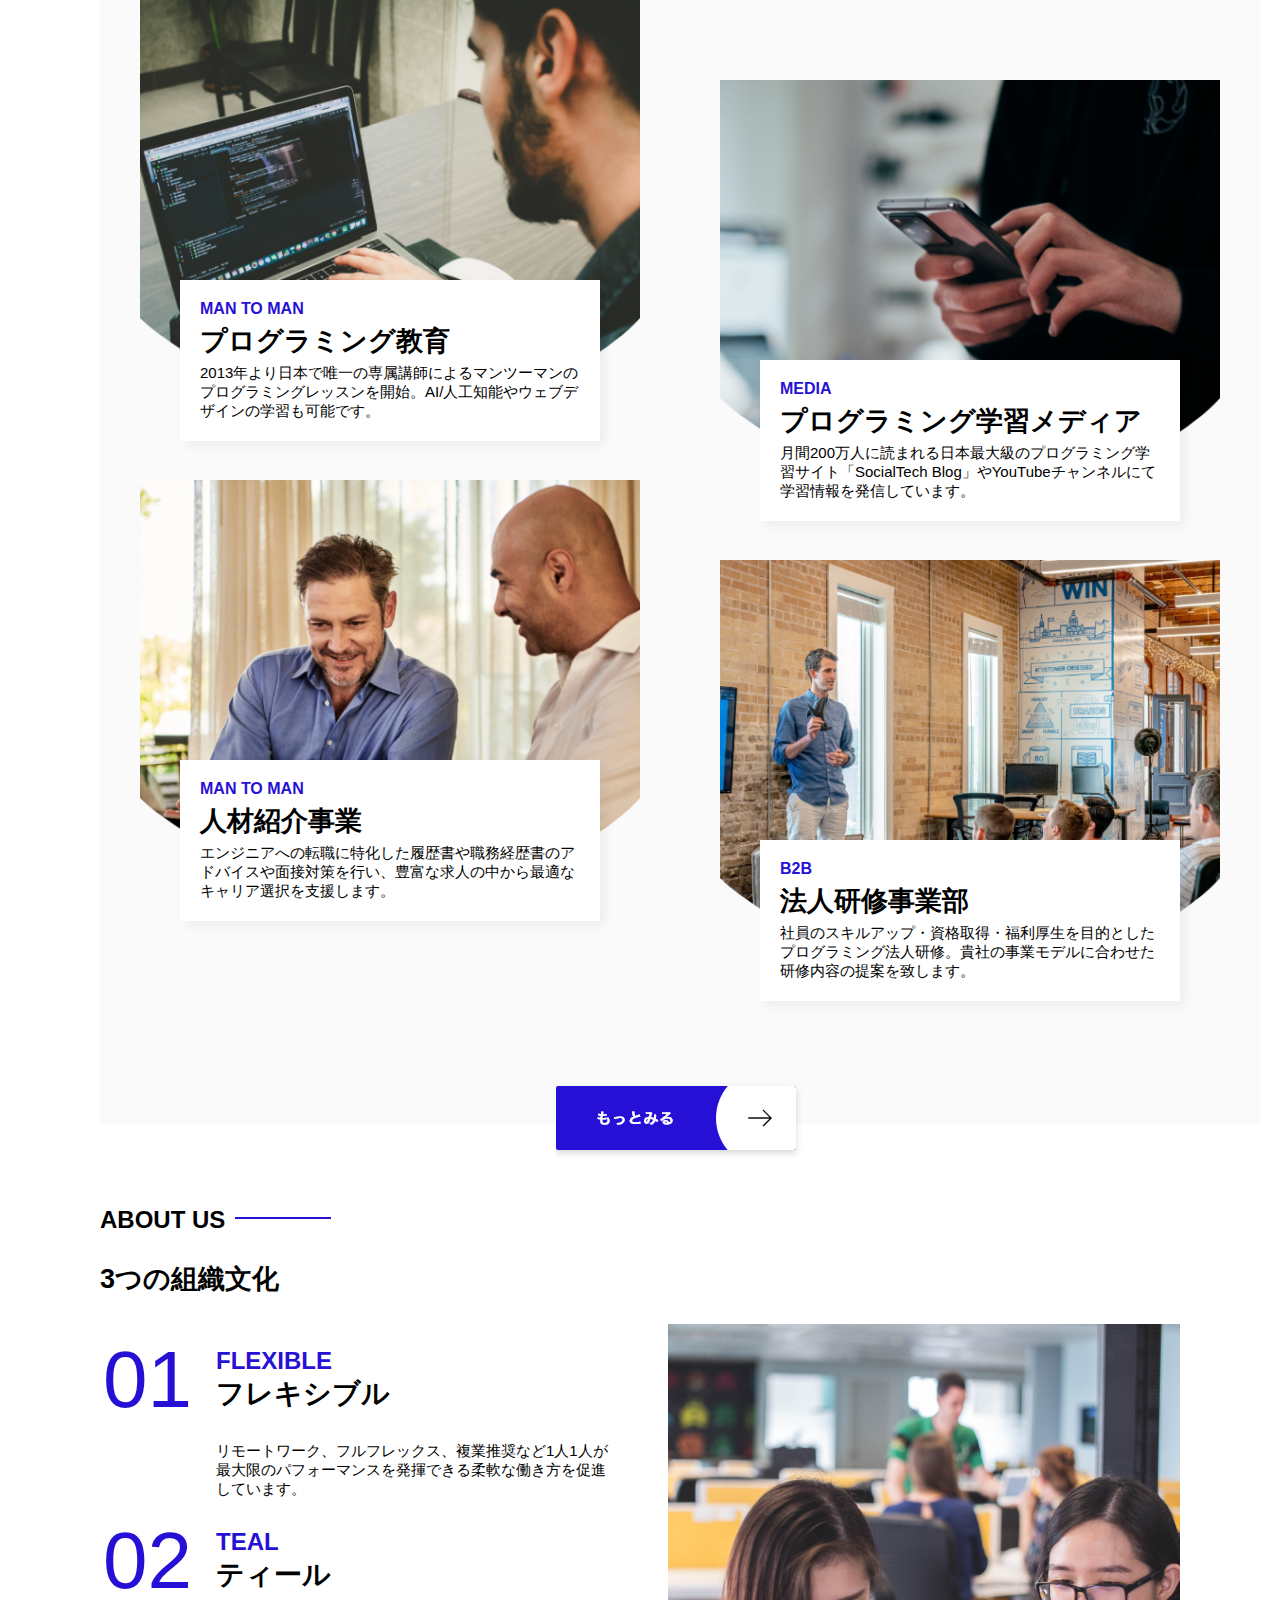
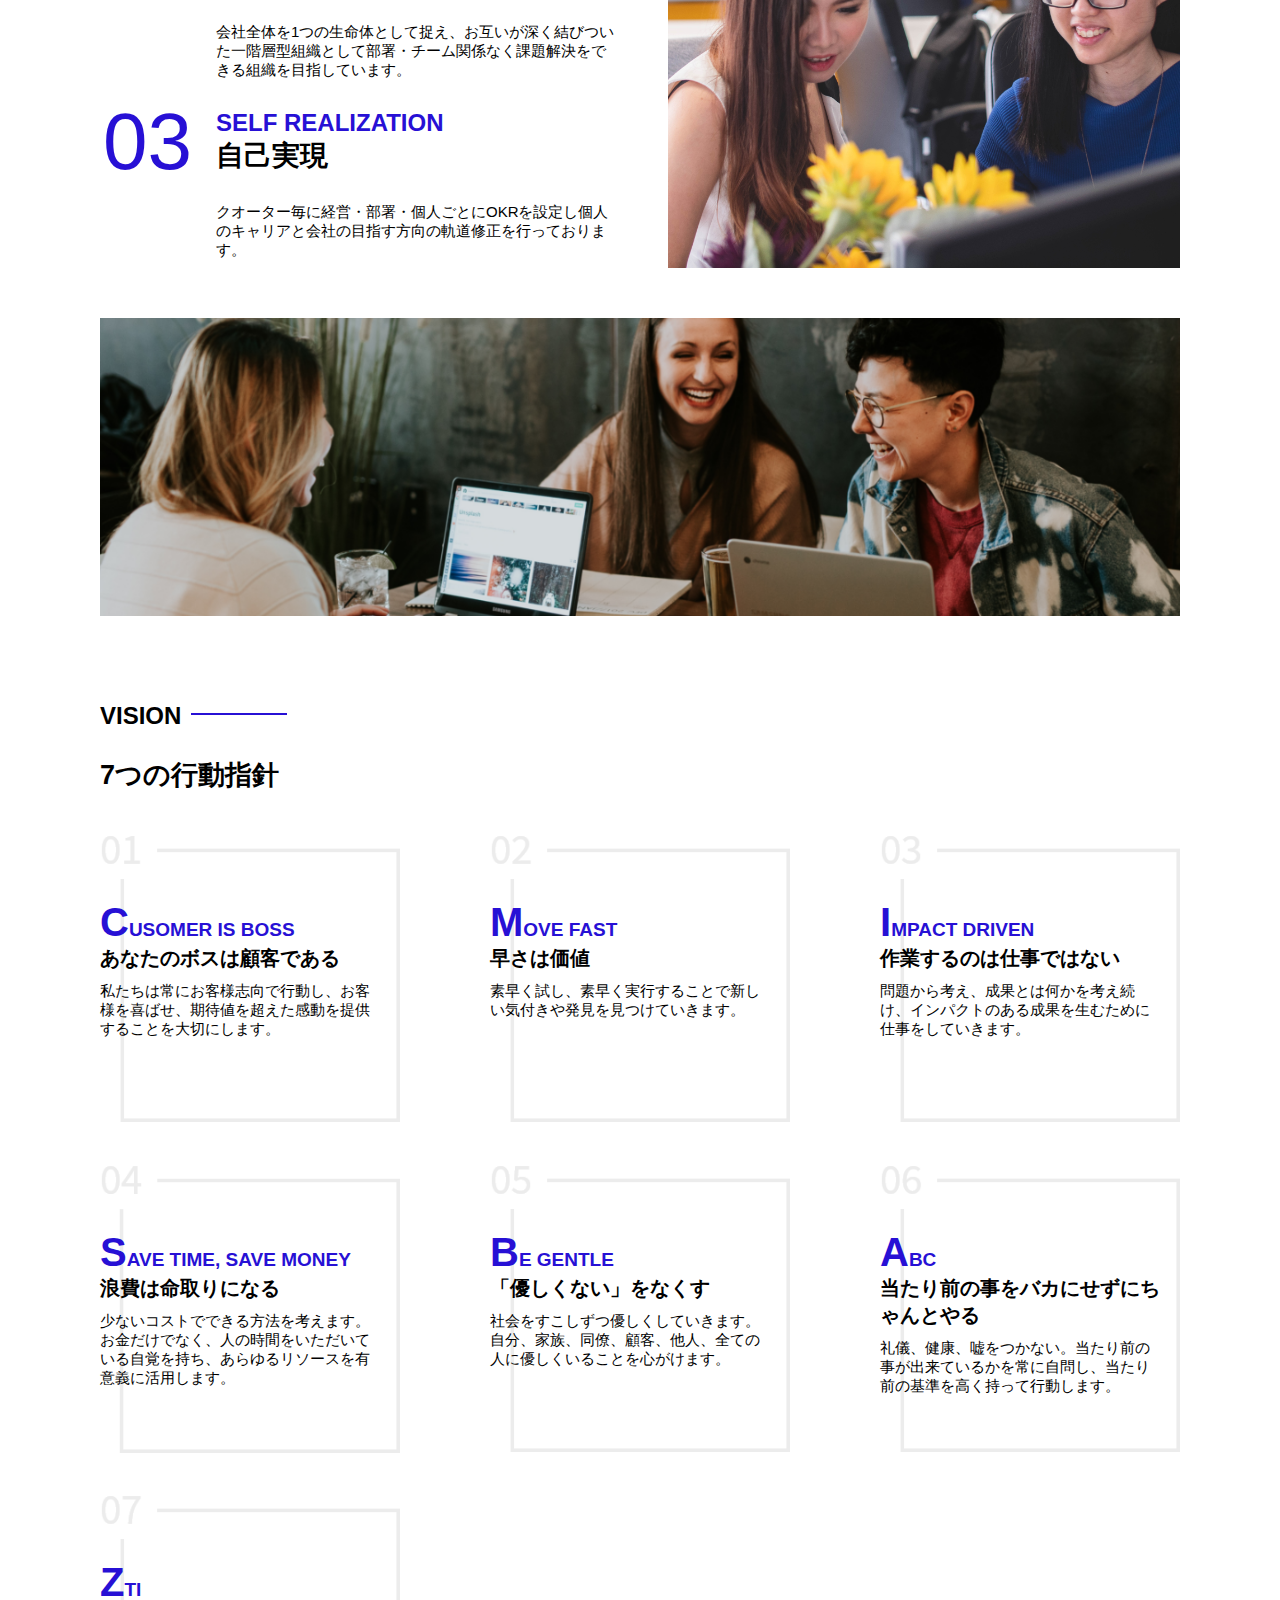
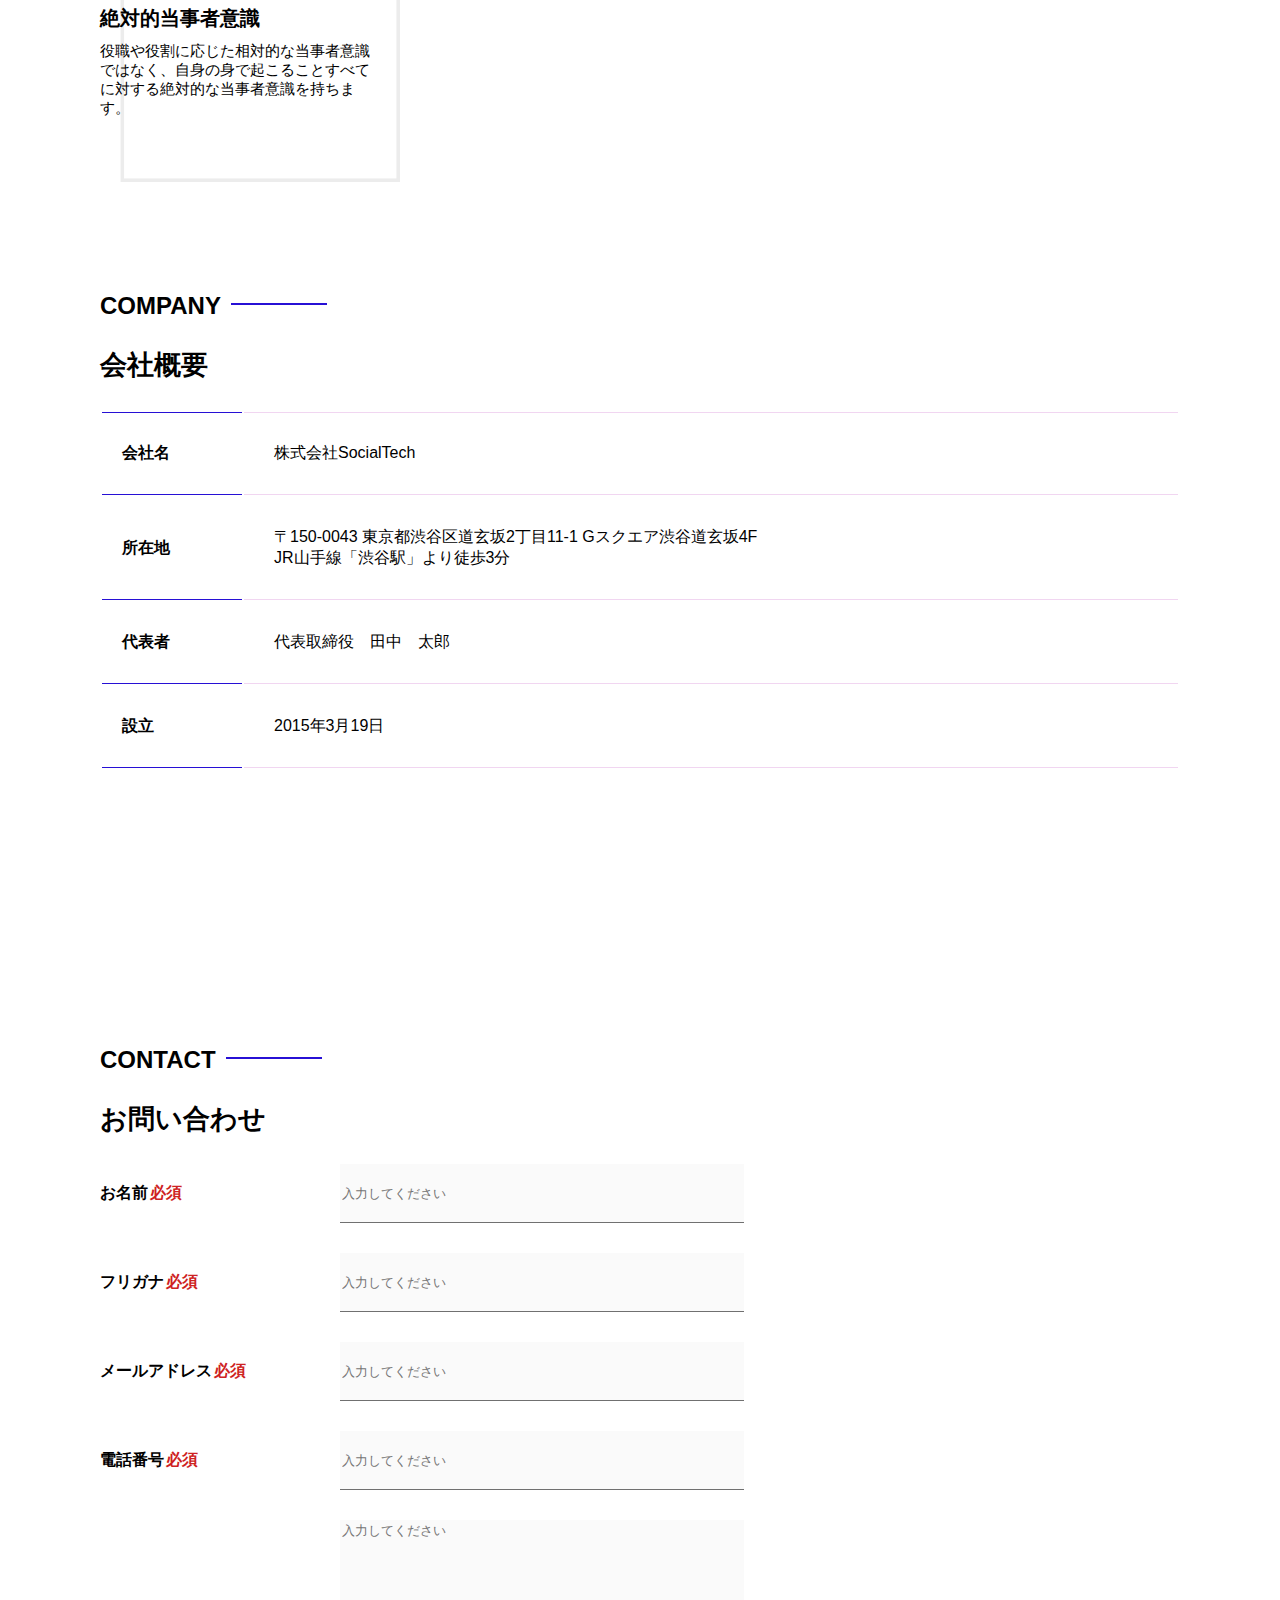
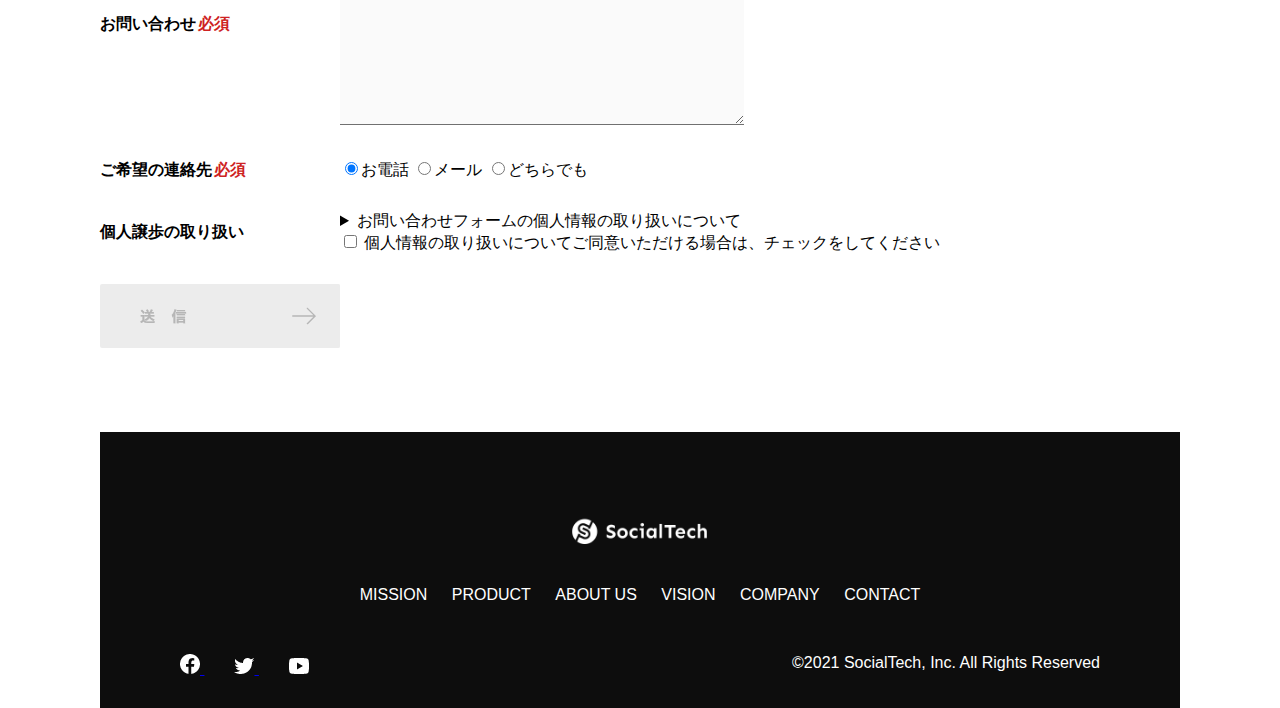
==== commit af196dfa: "変更を確認できたので戻しました。" ====
--- a/index.html
+++ b/index.html
@@ -62,8 +62,7 @@
             <!-- メインビジュアル -->
             <section id="main-visual">
                 <div id="main-message">
-                    <!-- <h1>WORLD PEACE</h1> -->
-                    <h1>TEST PEACE</h1>
+                    <h1>WORLD PEACE</h1>
                     <p>IT教育で世界平和を実現する</p>
                 </div>
                 <img src="./images/index/index-main.png" alt="PCの周りに集まる多国籍の仲間たち" />
